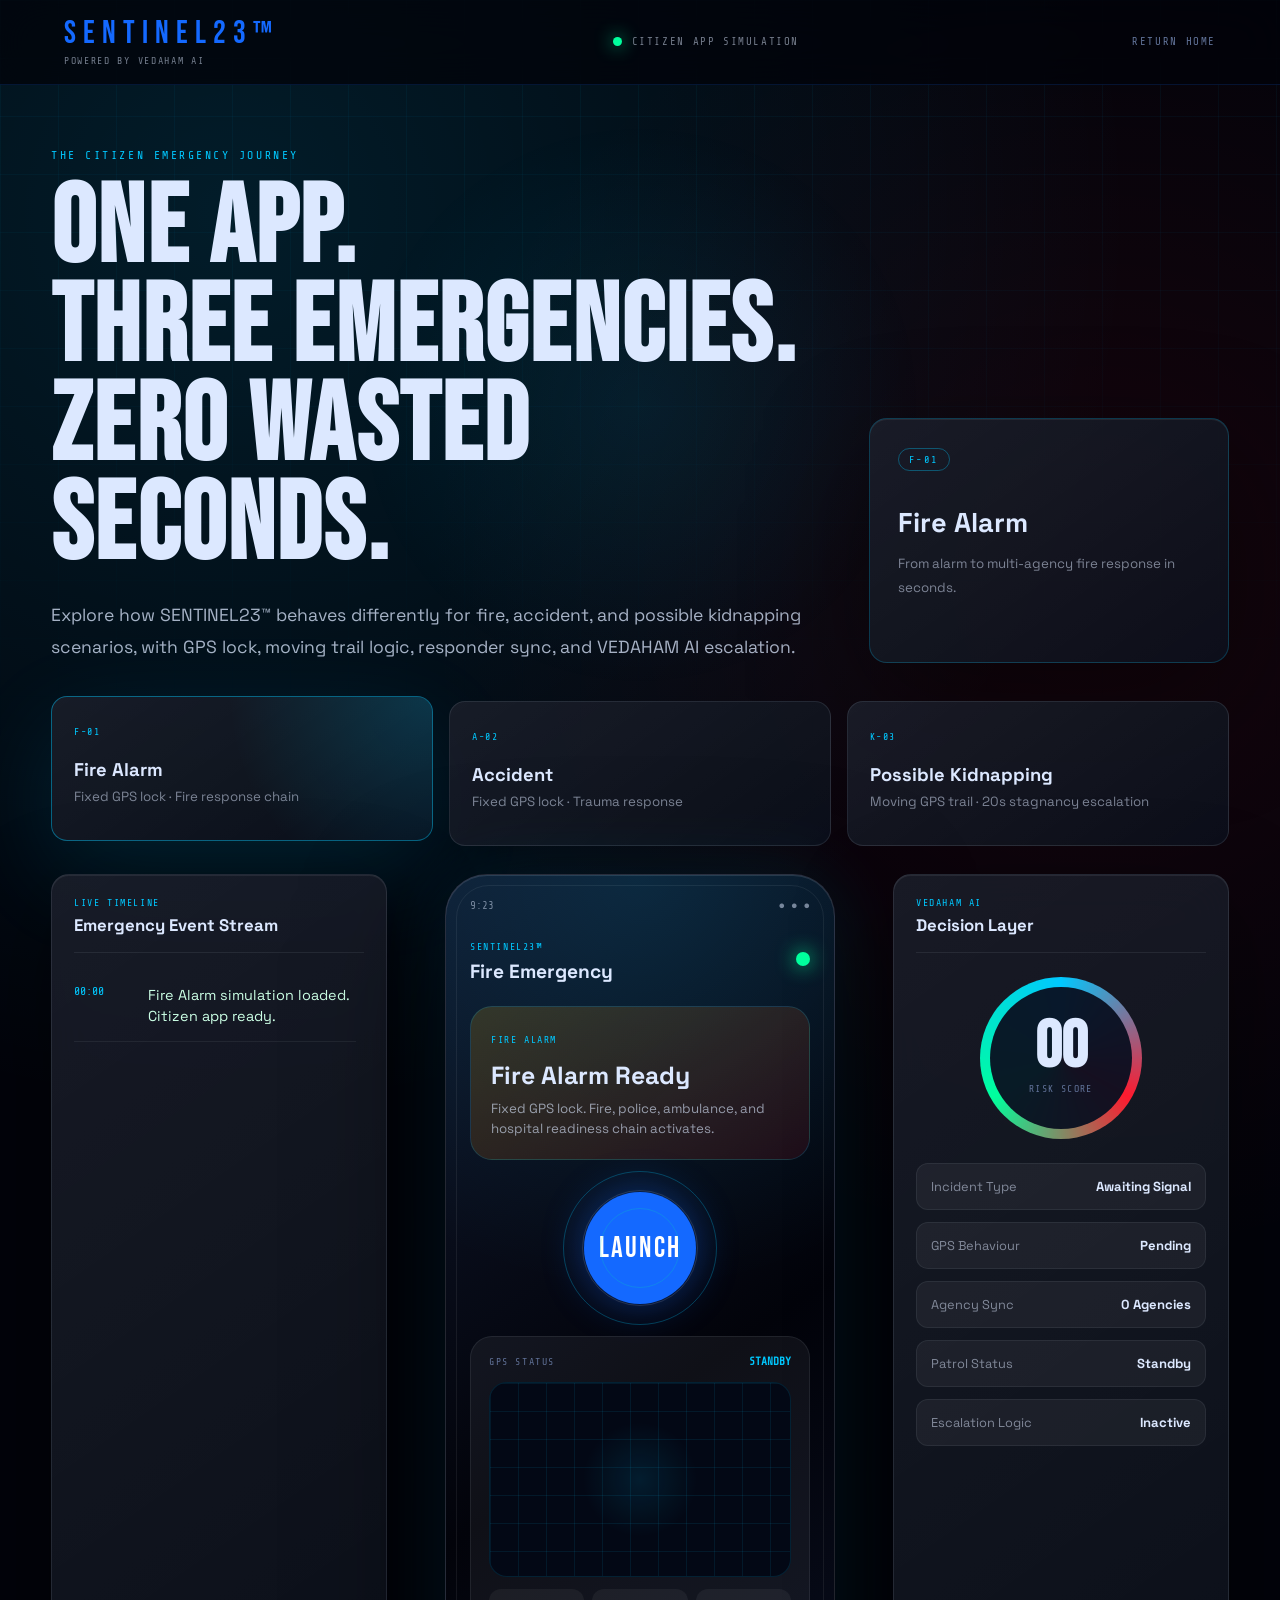
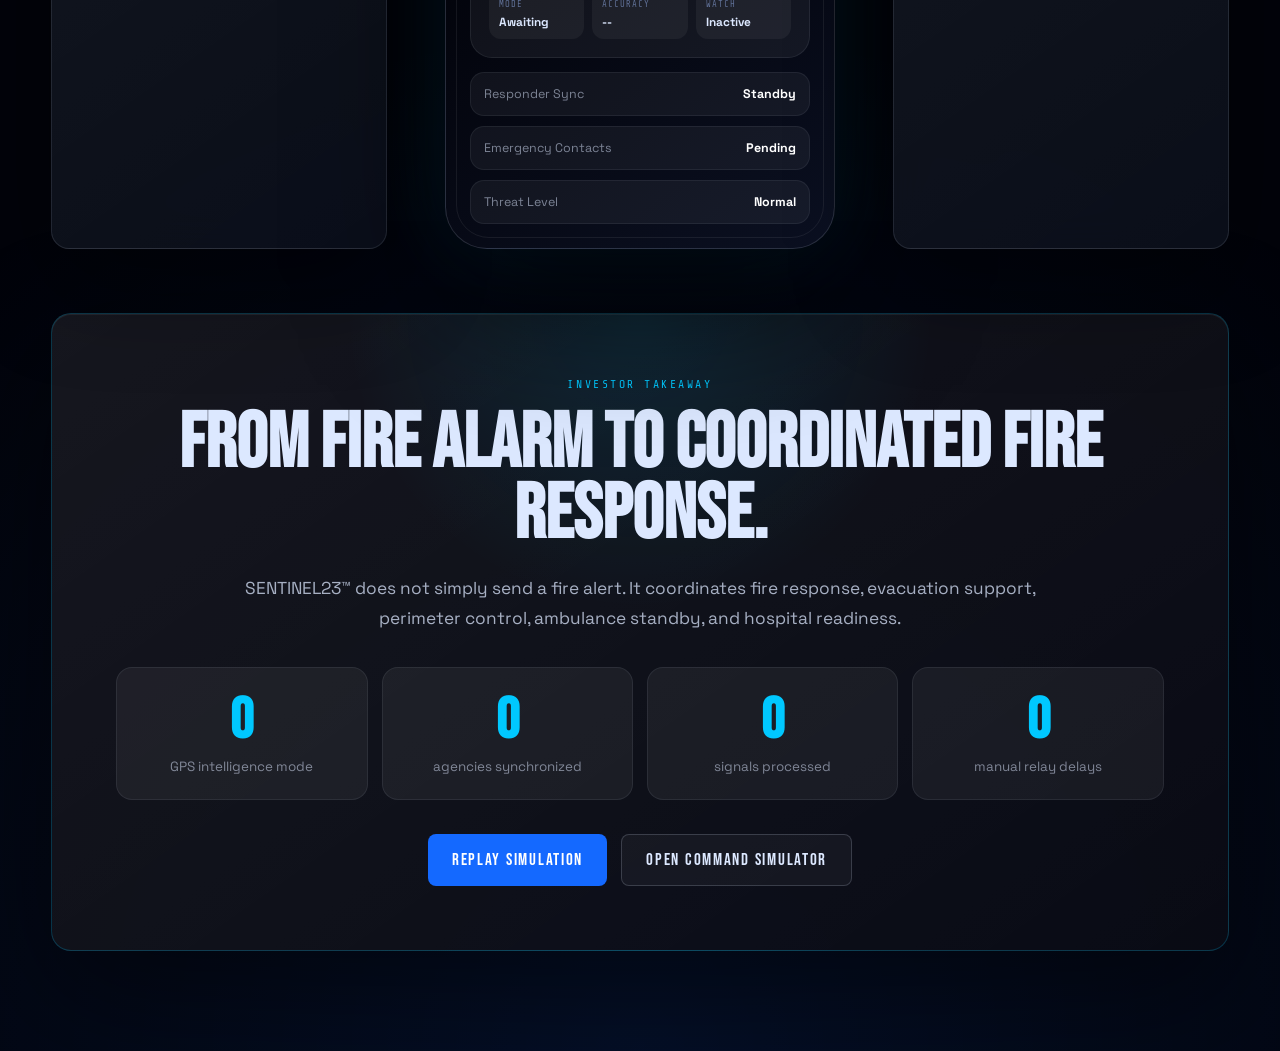
==== app-simulator/app-simulator.html @ 6ad399f0 "Add files via upload" ====
<!DOCTYPE html>
<html lang="en">
<head>
  <meta charset="UTF-8" />
  <meta name="viewport" content="width=device-width, initial-scale=1.0" />
  <title>SENTINEL23™ | Citizen App Emergency Journey</title>
  <link rel="stylesheet" href="app-simulator.css" />
  <link href="https://fonts.googleapis.com/css2?family=Bebas+Neue&family=Space+Grotesk:wght@300;400;500;600;700&family=Share+Tech+Mono&display=swap" rel="stylesheet">
</head>
<body>
  <div class="bg-grid"></div>
  <div class="bg-radial"></div>
  <div class="scanlines"></div>

  <header class="topbar">
    <a class="brand" href="../index.html">
      <span>SENTINEL23™</span>
      <small>POWERED BY VEDAHAM AI</small>
    </a>
    <div class="live-chip"><i></i> CITIZEN APP SIMULATION</div>
    <a class="home-link" href="../index.html">Return Home</a>
  </header>

  <main class="shell">
    <section class="hero">
      <div>
        <p class="kicker">THE CITIZEN EMERGENCY JOURNEY</p>
        <h1>One app.<br>Three emergencies.<br>Zero wasted seconds.</h1>
        <p class="hero-copy">
          Explore how SENTINEL23™ behaves differently for fire, accident, and possible kidnapping scenarios,
          with GPS lock, moving trail logic, responder sync, and VEDAHAM AI escalation.
        </p>
      </div>
      <div class="hero-card">
        <span id="scenarioCode">F-01</span>
        <strong id="scenarioName">Fire Alarm</strong>
        <small id="scenarioHook">From alarm to multi-agency fire response in seconds.</small>
      </div>
    </section>

    <section class="scenario-switch">
      <a href="app-simulator.html?scenario=fire" data-scenario="fire" class="scenario-btn">
        <span>F-01</span>
        <strong>Fire Alarm</strong>
        <small>Fixed GPS lock · Fire response chain</small>
      </a>

      <a href="app-simulator.html?scenario=accident" data-scenario="accident" class="scenario-btn">
        <span>A-02</span>
        <strong>Accident</strong>
        <small>Fixed GPS lock · Trauma response</small>
      </a>

      <a href="app-simulator.html?scenario=kidnapping" data-scenario="kidnapping" class="scenario-btn danger">
        <span>K-03</span>
        <strong>Possible Kidnapping</strong>
        <small>Moving GPS trail · 20s stagnancy escalation</small>
      </a>
    </section>

    <section class="experience-grid">
      <aside class="panel">
        <div class="panel-head">
          <p>Live Timeline</p>
          <h2>Emergency Event Stream</h2>
        </div>
        <div class="timeline" id="timeline">
          <div class="timeline-row muted">
            <span>00:00</span>
            <p>Choose a scenario and launch the citizen app simulation.</p>
          </div>
        </div>
      </aside>

      <section class="phone-stage">
        <div class="phone">
          <div class="phone-glass"></div>
          <div class="phone-status">
            <span>9:23</span>
            <span>● ● ●</span>
          </div>

          <div class="app-header">
            <div>
              <small>SENTINEL23™</small>
              <strong id="phoneTitle">Emergency Mode</strong>
            </div>
            <div class="secure-dot"></div>
          </div>

          <div class="mode-banner" id="modeBanner">
            <span id="modeCode">FIRE ALARM</span>
            <strong id="modeState">Ready to activate</strong>
            <small id="modeInstruction">Tap launch to simulate user emergency activation.</small>
          </div>

          <div class="sos-core" id="sosCore">
            <div class="sos-rings"></div>
            <button id="launchBtn">LAUNCH</button>
          </div>

          <div class="gps-card">
            <div class="gps-top">
              <span>GPS STATUS</span>
              <strong id="gpsStatus">STANDBY</strong>
            </div>

            <div class="mini-map" id="miniMap">
              <div class="map-grid"></div>
              <div class="fixed-pulse" id="fixedPulse"></div>
              <div class="moving-dot" id="movingDot"></div>
              <div class="trail trail-1"></div>
              <div class="trail trail-2"></div>
              <div class="trail trail-3"></div>
              <div class="patrol-dot" id="patrolDot"></div>
              <div class="stagnant-ring" id="stagnantRing"></div>
            </div>

            <div class="gps-details">
              <div><span>Mode</span><strong id="gpsMode">Awaiting</strong></div>
              <div><span>Accuracy</span><strong id="gpsAccuracy">--</strong></div>
              <div><span>Watch</span><strong id="gpsWatch">Inactive</strong></div>
            </div>
          </div>

          <div class="app-feed">
            <div class="app-feed-row">
              <span>Responder Sync</span>
              <strong id="phoneResponder">Standby</strong>
            </div>
            <div class="app-feed-row">
              <span>Emergency Contacts</span>
              <strong id="phoneContacts">Pending</strong>
            </div>
            <div class="app-feed-row">
              <span>Threat Level</span>
              <strong id="phoneThreat">Normal</strong>
            </div>
          </div>
        </div>
      </section>

      <aside class="panel ai-panel">
        <div class="panel-head">
          <p>VEDAHAM AI</p>
          <h2>Decision Layer</h2>
        </div>

        <div class="ai-orb">
          <div class="ai-orb-inner">
            <strong id="aiScore">00</strong>
            <span>Risk Score</span>
          </div>
        </div>

        <div class="intel-list">
          <div><span>Incident Type</span><strong id="incidentType">Awaiting Signal</strong></div>
          <div><span>GPS Behaviour</span><strong id="gpsBehaviour">Pending</strong></div>
          <div><span>Agency Sync</span><strong id="agencySync">0 Agencies</strong></div>
          <div><span>Patrol Status</span><strong id="patrolStatus">Standby</strong></div>
          <div><span>Escalation Logic</span><strong id="escalationLogic">Inactive</strong></div>
        </div>
      </aside>
    </section>

    <section class="outcome" id="outcome">
      <p class="kicker">INVESTOR TAKEAWAY</p>
      <h2 id="outcomeTitle">The emergency becomes a live operational event.</h2>
      <p id="outcomeText">
        SENTINEL23™ transforms citizen panic into structured, trackable, multi-agency emergency coordination.
      </p>

      <div class="outcome-grid">
        <div><strong id="metricGps">0</strong><span>GPS intelligence mode</span></div>
        <div><strong id="metricAgencies">0</strong><span>agencies synchronized</span></div>
        <div><strong id="metricSignals">0</strong><span>signals processed</span></div>
        <div><strong id="metricDelay">0</strong><span>manual relay delays</span></div>
      </div>

      <div class="outcome-actions">
        <button id="replayBtn" class="primary">Replay Simulation</button>
        <a href="../simulator/simulator.html" class="secondary">Open Command Simulator</a>
      </div>
    </section>
  </main>

  <script src="app-simulator.js"></script>
</body>
</html>
---- app-simulator/app-simulator.css ----
/* SENTINEL23™ CITIZEN APP SIMULATOR */
:root{--ink:#02030a;--panel:rgba(7,11,24,.82);--panel2:rgba(9,15,32,.95);--line:rgba(220,232,255,.11);--text:#dce8ff;--muted:#607197;--dim:rgba(220,232,255,.52);--blue:#1469ff;--cyan:#00c8ff;--red:#ff1a2e;--green:#00ff9d;--amber:#ffb800;--mono:"Share Tech Mono",monospace}
*{box-sizing:border-box;margin:0;padding:0}
html{scroll-behavior:smooth}
body{min-height:100vh;font-family:"Space Grotesk",sans-serif;color:var(--text);background:radial-gradient(circle at 18% 8%,rgba(0,200,255,.13),transparent 34%),radial-gradient(circle at 86% 22%,rgba(255,26,46,.08),transparent 29%),radial-gradient(circle at 50% 100%,rgba(20,105,255,.12),transparent 38%),var(--ink);overflow-x:hidden}
a{text-decoration:none;color:inherit}button{font-family:inherit;border:0;color:inherit;cursor:pointer}
.bg-grid{position:fixed;inset:0;z-index:-5;background-image:linear-gradient(rgba(0,200,255,.055) 1px,transparent 1px),linear-gradient(90deg,rgba(0,200,255,.055) 1px,transparent 1px);background-size:58px 58px;mask-image:linear-gradient(to bottom,#000,transparent 85%)}
.bg-radial{position:fixed;inset:0;z-index:-4;background:radial-gradient(circle at 50% 45%,rgba(0,200,255,.08),transparent 35%)}
.scanlines{position:fixed;inset:0;z-index:50;pointer-events:none;opacity:.1;background:linear-gradient(to bottom,transparent,transparent 48%,rgba(0,200,255,.12),transparent 54%,transparent);background-size:100% 8px}
.topbar{position:sticky;top:0;z-index:60;min-height:82px;padding:18px 5vw;display:flex;align-items:center;justify-content:space-between;gap:22px;background:rgba(2,3,10,.76);backdrop-filter:blur(24px);border-bottom:1px solid rgba(20,105,255,.16)}
.brand{display:flex;flex-direction:column;line-height:1}.brand span{font-family:"Bebas Neue",sans-serif;font-size:2rem;letter-spacing:.22em;color:var(--blue)}.brand small{font-family:var(--mono);font-size:.62rem;letter-spacing:.17em;color:var(--dim);margin-top:6px}
.live-chip{display:inline-flex;align-items:center;gap:10px;font-family:var(--mono);font-size:.67rem;letter-spacing:.15em;color:var(--dim)}.live-chip i{width:9px;height:9px;border-radius:50%;background:var(--green);box-shadow:0 0 18px var(--green);animation:pulse 1.4s infinite}
.home-link{font-family:var(--mono);font-size:.67rem;letter-spacing:.15em;color:var(--muted);text-transform:uppercase}.home-link:hover{color:var(--cyan)}
.shell{width:min(1500px,92vw);margin:0 auto;padding:64px 0 100px}
.hero{display:grid;grid-template-columns:1fr 360px;gap:40px;align-items:end;margin-bottom:38px}.kicker{font-family:var(--mono);font-size:.72rem;letter-spacing:.22em;color:var(--cyan);text-transform:uppercase;margin-bottom:18px}
.hero h1{font-family:"Bebas Neue",sans-serif;font-size:clamp(4rem,8.6vw,8.6rem);line-height:.9;letter-spacing:.02em;text-transform:uppercase}.hero-copy{max-width:820px;color:rgba(220,232,255,.75);font-size:1.1rem;line-height:1.8;margin-top:24px}
.hero-card{min-height:245px;border-radius:18px;padding:28px;border:1px solid rgba(0,200,255,.22);background:linear-gradient(145deg,rgba(255,255,255,.07),rgba(255,255,255,.02)),var(--panel);box-shadow:0 40px 120px rgba(0,0,0,.45),inset 0 1px 0 rgba(255,255,255,.07)}
.hero-card span{display:inline-flex;padding:5px 10px;border-radius:999px;border:1px solid rgba(0,200,255,.35);font-family:var(--mono);font-size:.64rem;color:var(--cyan);letter-spacing:.14em}.hero-card strong{display:block;font-size:1.7rem;margin:34px 0 12px}.hero-card small{color:var(--dim);line-height:1.7}
.scenario-switch{display:grid;grid-template-columns:repeat(3,1fr);gap:16px;margin-bottom:28px}.scenario-btn{position:relative;overflow:hidden;min-height:145px;border-radius:16px;padding:22px;border:1px solid var(--line);background:linear-gradient(145deg,rgba(255,255,255,.07),rgba(255,255,255,.02)),var(--panel);transition:.25s}.scenario-btn:before{content:"";position:absolute;inset:0;opacity:0;background:radial-gradient(circle at top right,rgba(0,200,255,.19),transparent 50%);transition:.25s}.scenario-btn:hover,.scenario-btn.active{transform:translateY(-5px);border-color:rgba(0,200,255,.45);box-shadow:0 32px 100px rgba(0,200,255,.12)}.scenario-btn:hover:before,.scenario-btn.active:before{opacity:1}.scenario-btn.danger:hover,.scenario-btn.danger.active{border-color:rgba(255,26,46,.45);box-shadow:0 32px 100px rgba(255,26,46,.12)}.scenario-btn>*{position:relative;z-index:2}.scenario-btn span{font-family:var(--mono);font-size:.62rem;letter-spacing:.15em;color:var(--cyan)}.scenario-btn strong{display:block;font-size:1.15rem;margin:18px 0 6px}.scenario-btn small{display:block;color:var(--dim);line-height:1.5}
.experience-grid{display:grid;grid-template-columns:.9fr 470px .9fr;gap:18px;align-items:stretch}.panel{border:1px solid var(--line);border-radius:18px;padding:22px;background:linear-gradient(145deg,rgba(255,255,255,.07),rgba(255,255,255,.02)),var(--panel);backdrop-filter:blur(20px);box-shadow:0 34px 100px rgba(0,0,0,.42),inset 0 1px 0 rgba(255,255,255,.07)}.panel-head{padding-bottom:16px;margin-bottom:18px;border-bottom:1px solid rgba(220,232,255,.08)}.panel-head p{font-family:var(--mono);font-size:.62rem;letter-spacing:.16em;color:var(--cyan);text-transform:uppercase;margin-bottom:6px}.panel-head h2{font-size:1.05rem}
.timeline{height:620px;overflow-y:auto;padding-right:8px}.timeline::-webkit-scrollbar{width:5px}.timeline::-webkit-scrollbar-thumb{background:rgba(0,200,255,.32);border-radius:999px}.timeline-row{display:grid;grid-template-columns:62px 1fr;gap:12px;padding:14px 0;border-bottom:1px solid rgba(220,232,255,.07);animation:enter .32s ease both}.timeline-row span{font-family:var(--mono);font-size:.72rem;color:var(--cyan)}.timeline-row p{font-size:.9rem;line-height:1.45;color:rgba(220,232,255,.86)}.timeline-row.critical p{color:#ffd8dc}.timeline-row.success p{color:#cbffe5}.timeline-row.muted span,.timeline-row.muted p{color:rgba(220,232,255,.36)}
.phone-stage{display:grid;place-items:center}.phone{position:relative;overflow:hidden;width:390px;min-height:792px;border-radius:42px;padding:24px;background:linear-gradient(145deg,#10182d,#02030a 54%,#0b1021);border:1px solid rgba(220,232,255,.15);box-shadow:0 50px 140px rgba(0,0,0,.64),0 0 80px rgba(0,200,255,.13),inset 0 1px 0 rgba(255,255,255,.12)}.phone:before{content:"";position:absolute;inset:10px;border-radius:33px;border:1px solid rgba(255,255,255,.07);pointer-events:none}.phone-glass{position:absolute;inset:0;background:radial-gradient(circle at 50% 0%,rgba(0,200,255,.12),transparent 42%);pointer-events:none}.phone-status{position:relative;z-index:2;display:flex;justify-content:space-between;font-family:var(--mono);font-size:.68rem;color:var(--dim);margin-bottom:22px}.app-header{position:relative;z-index:2;display:flex;justify-content:space-between;align-items:center;margin-bottom:22px}.app-header small{font-family:var(--mono);font-size:.62rem;letter-spacing:.16em;color:var(--cyan)}.app-header strong{display:block;font-size:1.2rem;margin-top:4px}.secure-dot{width:14px;height:14px;border-radius:50%;background:var(--green);box-shadow:0 0 20px var(--green);animation:pulse 1.5s infinite}
.mode-banner{position:relative;z-index:2;min-height:128px;border-radius:22px;padding:20px;background:linear-gradient(145deg,rgba(20,105,255,.18),rgba(255,255,255,.04));border:1px solid rgba(0,200,255,.18);transition:.3s}body.fire .mode-banner{background:linear-gradient(145deg,rgba(255,184,0,.16),rgba(255,26,46,.10))}body.accident .mode-banner{background:linear-gradient(145deg,rgba(255,26,46,.16),rgba(20,105,255,.10))}body.kidnapping .mode-banner{background:linear-gradient(145deg,rgba(2,3,10,.85),rgba(20,105,255,.08));border-color:rgba(220,232,255,.18)}body.escalated .mode-banner{background:linear-gradient(145deg,rgba(255,26,46,.30),rgba(2,3,10,.85));border-color:rgba(255,26,46,.45);box-shadow:0 0 42px rgba(255,26,46,.24)}.mode-banner span{font-family:var(--mono);font-size:.62rem;letter-spacing:.16em;color:var(--cyan)}.mode-banner strong{display:block;font-size:1.55rem;margin:12px 0 8px}.mode-banner small{display:block;color:rgba(220,232,255,.62);line-height:1.5}
.sos-core{position:relative;z-index:2;display:grid;place-items:center;height:176px}.sos-rings{position:absolute;width:154px;height:154px;border-radius:50%;border:1px solid rgba(0,200,255,.28);animation:spin 10s linear infinite}.sos-rings:before,.sos-rings:after{content:"";position:absolute;border-radius:50%;inset:18px;border:1px solid rgba(255,255,255,.12)}.sos-rings:after{inset:36px;border-color:rgba(0,255,157,.18)}#launchBtn{width:112px;height:112px;border-radius:50%;background:var(--blue);color:#fff;font-family:"Bebas Neue",sans-serif;font-size:1.8rem;letter-spacing:.08em;box-shadow:0 0 42px rgba(20,105,255,.42);transition:.25s}#launchBtn:hover{transform:scale(1.04);box-shadow:0 0 60px rgba(20,105,255,.6)}body.running #launchBtn{background:var(--green);box-shadow:0 0 50px rgba(0,255,157,.42)}body.escalated #launchBtn{background:var(--red);box-shadow:0 0 65px rgba(255,26,46,.58)}
.gps-card{position:relative;z-index:2;border-radius:22px;padding:18px;background:rgba(255,255,255,.055);border:1px solid rgba(220,232,255,.08)}.gps-top{display:flex;justify-content:space-between;align-items:center;margin-bottom:14px}.gps-top span{font-family:var(--mono);font-size:.62rem;letter-spacing:.16em;color:var(--muted)}.gps-top strong{font-family:var(--mono);font-size:.7rem;color:var(--cyan)}
.mini-map{position:relative;overflow:hidden;height:195px;border-radius:18px;background:radial-gradient(circle at 50% 50%,rgba(0,200,255,.11),transparent 32%),#030815;border:1px solid rgba(0,200,255,.13)}.map-grid{position:absolute;inset:0;background-image:linear-gradient(rgba(0,200,255,.09) 1px,transparent 1px),linear-gradient(90deg,rgba(0,200,255,.09) 1px,transparent 1px);background-size:28px 28px}.fixed-pulse{position:absolute;left:50%;top:52%;width:16px;height:16px;background:var(--red);border-radius:50%;transform:translate(-50%,-50%) scale(.3);opacity:0}.fixed-pulse.active{opacity:1;transform:translate(-50%,-50%) scale(1);box-shadow:0 0 30px var(--red)}.fixed-pulse.active:after{content:"";position:absolute;inset:-9px;border:2px solid var(--red);border-radius:50%;animation:ripple 1.4s infinite}.moving-dot{position:absolute;left:20%;top:68%;width:16px;height:16px;background:var(--cyan);border-radius:50%;box-shadow:0 0 28px var(--cyan);opacity:0;transition:all 1s ease}.moving-dot.active{opacity:1}.trail{position:absolute;height:3px;background:linear-gradient(90deg,transparent,var(--cyan));border-radius:999px;opacity:0;filter:drop-shadow(0 0 8px var(--cyan));transform-origin:left}.trail-1{left:22%;top:70%;width:85px;transform:rotate(-18deg)}.trail-2{left:41%;top:61%;width:76px;transform:rotate(12deg)}.trail-3{left:58%;top:64%;width:65px;transform:rotate(-32deg)}.trail.active{opacity:1}.patrol-dot{position:absolute;left:11%;top:79%;width:20px;height:20px;border-radius:7px;background:rgba(20,105,255,.85);box-shadow:0 0 24px var(--blue);opacity:0;transition:all 1.2s ease}.patrol-dot.active{opacity:1}.stagnant-ring{position:absolute;left:73%;top:48%;width:34px;height:34px;border-radius:50%;border:2px solid var(--red);opacity:0;transform:translate(-50%,-50%) scale(.6)}.stagnant-ring.active{opacity:1;animation:dangerRing .8s infinite alternate}
.gps-details{display:grid;grid-template-columns:repeat(3,1fr);gap:8px;margin-top:12px}.gps-details div{padding:10px;border-radius:12px;background:rgba(255,255,255,.05)}.gps-details span{display:block;font-family:var(--mono);font-size:.55rem;letter-spacing:.11em;color:var(--muted);text-transform:uppercase}.gps-details strong{display:block;margin-top:5px;font-size:.74rem}
.app-feed{position:relative;z-index:2;display:grid;gap:10px;margin-top:14px}.app-feed-row{display:flex;justify-content:space-between;gap:12px;padding:13px;border-radius:14px;background:rgba(255,255,255,.05);border:1px solid rgba(220,232,255,.07)}.app-feed-row span{font-size:.78rem;color:var(--dim)}.app-feed-row strong{font-size:.78rem;text-align:right;color:#fff}
.ai-orb{position:relative;width:162px;height:162px;border-radius:50%;margin:24px auto;display:grid;place-items:center;background:conic-gradient(var(--cyan),var(--red),var(--green),var(--cyan));animation:spin 7s linear infinite}.ai-orb:before{content:"";position:absolute;width:142px;height:142px;border-radius:50%;background:var(--panel2)}.ai-orb-inner{position:relative;text-align:center}.ai-orb-inner strong{display:block;font-family:"Bebas Neue",sans-serif;font-size:4.1rem;line-height:.85}.ai-orb-inner span{font-family:var(--mono);font-size:.62rem;color:var(--muted);letter-spacing:.14em;text-transform:uppercase}
.intel-list{display:grid;gap:12px}.intel-list div{display:flex;justify-content:space-between;gap:14px;padding:14px;border-radius:12px;background:rgba(255,255,255,.05);border:1px solid rgba(220,232,255,.07)}.intel-list span{color:var(--dim);font-size:.8rem}.intel-list strong{font-size:.82rem;text-align:right}
.outcome{margin-top:64px;padding:clamp(34px,5vw,70px);text-align:center;border-radius:20px;border:1px solid rgba(0,200,255,.22);background:radial-gradient(circle at 50% 0%,rgba(0,200,255,.12),transparent 34%),linear-gradient(145deg,rgba(255,255,255,.07),rgba(255,255,255,.02)),rgba(5,6,15,.88);box-shadow:0 40px 120px rgba(0,0,0,.48),inset 0 1px 0 rgba(255,255,255,.07)}.outcome h2{font-family:"Bebas Neue",sans-serif;font-size:clamp(3rem,6vw,6rem);line-height:.92;text-transform:uppercase;margin-bottom:22px}.outcome>p:not(.kicker){max-width:850px;margin:0 auto 34px;color:rgba(220,232,255,.74);font-size:1.08rem;line-height:1.75}.outcome-grid{display:grid;grid-template-columns:repeat(4,1fr);gap:14px}.outcome-grid div{padding:24px 16px;border-radius:16px;background:rgba(255,255,255,.055);border:1px solid rgba(220,232,255,.08)}.outcome-grid strong{display:block;font-family:"Bebas Neue",sans-serif;font-size:3.6rem;color:var(--cyan);line-height:1}.outcome-grid span{display:block;margin-top:8px;color:var(--dim);font-size:.84rem}.outcome-actions{display:flex;justify-content:center;gap:14px;flex-wrap:wrap;margin-top:34px}.primary,.secondary{min-height:52px;display:inline-flex;align-items:center;justify-content:center;padding:0 24px;border-radius:8px;font-family:"Bebas Neue",sans-serif;font-size:1.08rem;letter-spacing:.1em;text-transform:uppercase}.primary{background:var(--blue);color:#fff}.secondary{border:1px solid rgba(220,232,255,.18);background:rgba(255,255,255,.04);color:var(--text)}
@keyframes pulse{0%,100%{opacity:1;transform:scale(1)}50%{opacity:.38;transform:scale(.86)}}@keyframes spin{to{transform:rotate(360deg)}}@keyframes ripple{0%{transform:scale(.5);opacity:.8}100%{transform:scale(4.8);opacity:0}}@keyframes dangerRing{from{box-shadow:0 0 12px var(--red);transform:translate(-50%,-50%) scale(.8)}to{box-shadow:0 0 38px var(--red);transform:translate(-50%,-50%) scale(1.25)}}@keyframes enter{from{opacity:0;transform:translateY(8px)}to{opacity:1;transform:none}}
@media(max-width:1220px){.hero,.experience-grid{grid-template-columns:1fr}.phone{margin:0 auto}.timeline{height:300px}.scenario-switch,.outcome-grid{grid-template-columns:1fr 1fr}}@media(max-width:720px){.topbar{align-items:flex-start;flex-direction:column}.shell{width:min(94vw,1500px);padding-top:42px}.hero h1{font-size:3.6rem}.scenario-switch,.outcome-grid{grid-template-columns:1fr}.phone{width:100%;min-height:760px;border-radius:32px}.gps-details{grid-template-columns:1fr}}
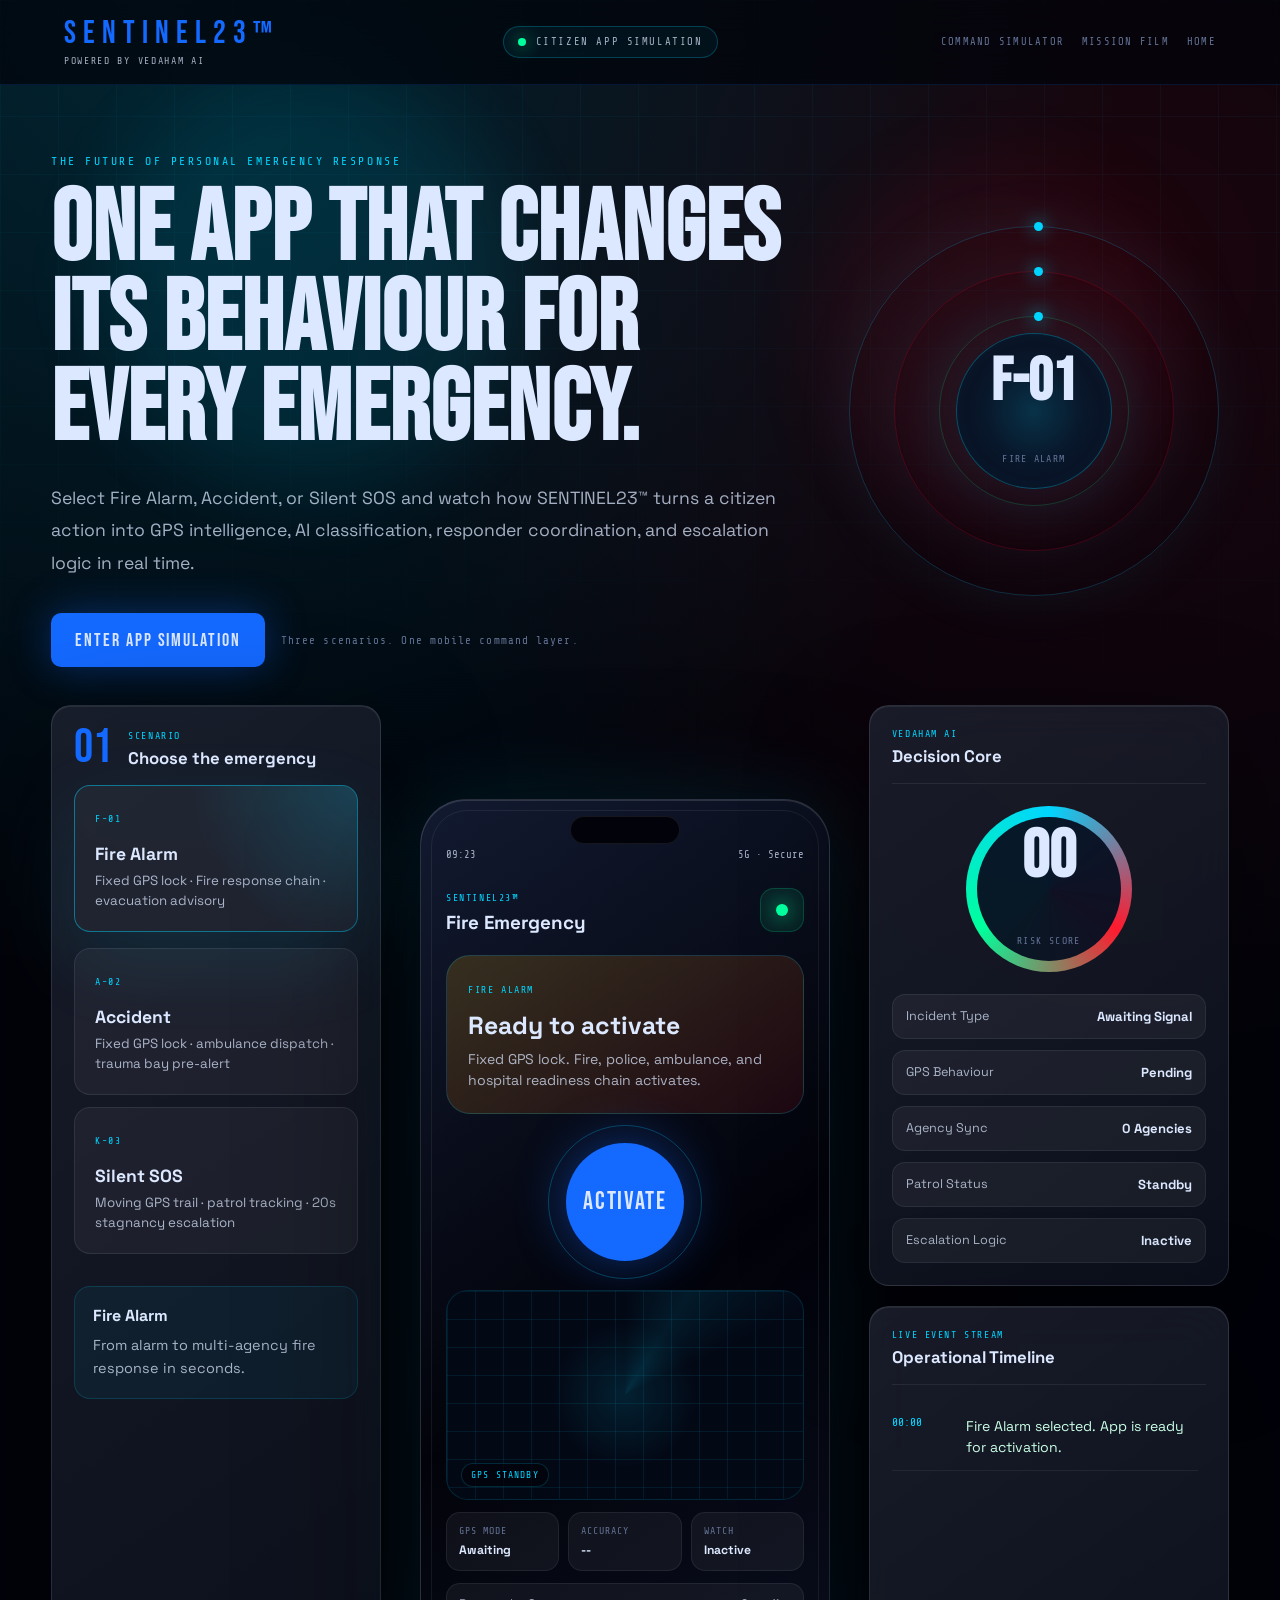
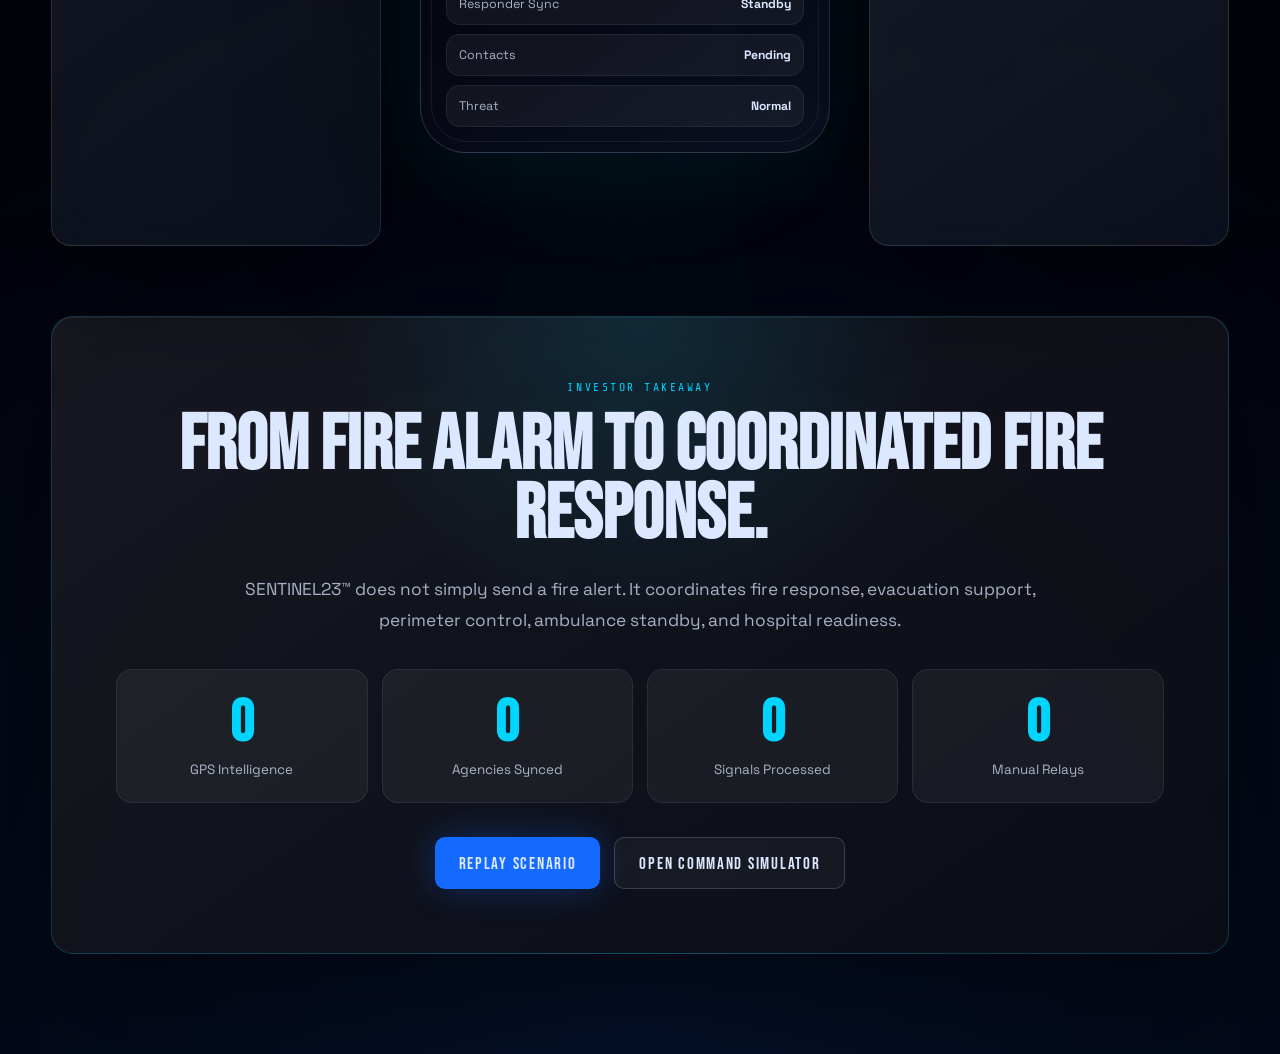
==== commit 7b1d09b3: "New App Simulator" ====
--- a/app-simulator/app-simulator.html
+++ b/app-simulator/app-simulator.html
@@ -3,183 +3,173 @@
 <head>
   <meta charset="UTF-8" />
   <meta name="viewport" content="width=device-width, initial-scale=1.0" />
-  <title>SENTINEL23™ | Citizen App Emergency Journey</title>
+  <title>SENTINEL23™ | Citizen App Simulator</title>
+  <meta name="description" content="Investor-grade mobile emergency app simulation for SENTINEL23™ powered by VEDAHAM AI." />
+  <link rel="preconnect" href="https://fonts.googleapis.com">
+  <link rel="preconnect" href="https://fonts.gstatic.com" crossorigin>
+  <link href="https://fonts.googleapis.com/css2?family=Bebas+Neue&family=Space+Grotesk:wght@300;400;500;600;700&family=Share+Tech+Mono&display=swap" rel="stylesheet">
   <link rel="stylesheet" href="app-simulator.css" />
-  <link href="https://fonts.googleapis.com/css2?family=Bebas+Neue&family=Space+Grotesk:wght@300;400;500;600;700&family=Share+Tech+Mono&display=swap" rel="stylesheet">
 </head>
 <body>
-  <div class="bg-grid"></div>
-  <div class="bg-radial"></div>
-  <div class="scanlines"></div>
+  <div class="ambient ambient-a"></div>
+  <div class="ambient ambient-b"></div>
+  <div class="grid-backdrop"></div>
+  <div class="grain"></div>
 
   <header class="topbar">
-    <a class="brand" href="../index.html">
+    <a href="../index.html" class="brand" aria-label="Return to SENTINEL23 homepage">
       <span>SENTINEL23™</span>
       <small>POWERED BY VEDAHAM AI</small>
     </a>
-    <div class="live-chip"><i></i> CITIZEN APP SIMULATION</div>
-    <a class="home-link" href="../index.html">Return Home</a>
+    <div class="system-pill"><i></i> CITIZEN APP SIMULATION</div>
+    <nav class="top-actions">
+      <a href="../simulator/simulator.html">Command Simulator</a>
+      <a href="../index.html#video">Mission Film</a>
+      <a href="../index.html">Home</a>
+    </nav>
   </header>
 
-  <main class="shell">
+  <main class="page">
     <section class="hero">
-      <div>
-        <p class="kicker">THE CITIZEN EMERGENCY JOURNEY</p>
-        <h1>One app.<br>Three emergencies.<br>Zero wasted seconds.</h1>
-        <p class="hero-copy">
-          Explore how SENTINEL23™ behaves differently for fire, accident, and possible kidnapping scenarios,
-          with GPS lock, moving trail logic, responder sync, and VEDAHAM AI escalation.
+      <div class="hero-copy">
+        <p class="eyebrow">THE FUTURE OF PERSONAL EMERGENCY RESPONSE</p>
+        <h1>One app that changes its behaviour for every emergency.</h1>
+        <p>
+          Select Fire Alarm, Accident, or Silent SOS and watch how SENTINEL23™ turns a citizen action into GPS intelligence,
+          AI classification, responder coordination, and escalation logic in real time.
         </p>
+        <div class="hero-cta-row">
+          <a href="#simulation" class="primary-link">Enter App Simulation</a>
+          <span>Three scenarios. One mobile command layer.</span>
+        </div>
       </div>
-      <div class="hero-card">
-        <span id="scenarioCode">F-01</span>
-        <strong id="scenarioName">Fire Alarm</strong>
-        <small id="scenarioHook">From alarm to multi-agency fire response in seconds.</small>
+      <div class="hero-orbit" aria-hidden="true">
+        <div class="orbit orbit-1"></div>
+        <div class="orbit orbit-2"></div>
+        <div class="orbit orbit-3"></div>
+        <div class="orbit-core"><strong id="heroScenarioCode">F-01</strong><span id="heroScenarioLabel">FIRE ALARM</span></div>
       </div>
     </section>
 
-    <section class="scenario-switch">
-      <a href="app-simulator.html?scenario=fire" data-scenario="fire" class="scenario-btn">
-        <span>F-01</span>
-        <strong>Fire Alarm</strong>
-        <small>Fixed GPS lock · Fire response chain</small>
-      </a>
+    <section id="simulation" class="simulation-shell">
+      <aside class="scenario-dock" aria-label="Choose scenario">
+        <div class="dock-head">
+          <span>01</span>
+          <div>
+            <p>Scenario</p>
+            <h2>Choose the emergency</h2>
+          </div>
+        </div>
 
-      <a href="app-simulator.html?scenario=accident" data-scenario="accident" class="scenario-btn">
-        <span>A-02</span>
-        <strong>Accident</strong>
-        <small>Fixed GPS lock · Trauma response</small>
-      </a>
+        <button class="scenario-card active" data-scenario="fire" type="button">
+          <span>F-01</span>
+          <strong>Fire Alarm</strong>
+          <small>Fixed GPS lock · Fire response chain · evacuation advisory</small>
+        </button>
 
-      <a href="app-simulator.html?scenario=kidnapping" data-scenario="kidnapping" class="scenario-btn danger">
-        <span>K-03</span>
-        <strong>Possible Kidnapping</strong>
-        <small>Moving GPS trail · 20s stagnancy escalation</small>
-      </a>
-    </section>
+        <button class="scenario-card" data-scenario="accident" type="button">
+          <span>A-02</span>
+          <strong>Accident</strong>
+          <small>Fixed GPS lock · ambulance dispatch · trauma bay pre-alert</small>
+        </button>
 
-    <section class="experience-grid">
-      <aside class="panel">
-        <div class="panel-head">
-          <p>Live Timeline</p>
-          <h2>Emergency Event Stream</h2>
-        </div>
-        <div class="timeline" id="timeline">
-          <div class="timeline-row muted">
-            <span>00:00</span>
-            <p>Choose a scenario and launch the citizen app simulation.</p>
-          </div>
+        <button class="scenario-card danger" data-scenario="kidnapping" type="button">
+          <span>K-03</span>
+          <strong>Silent SOS</strong>
+          <small>Moving GPS trail · patrol tracking · 20s stagnancy escalation</small>
+        </button>
+
+        <div class="dock-note">
+          <b id="scenarioHookTitle">Fire Alarm</b>
+          <p id="scenarioHookText">From alarm to multi-agency fire response in seconds.</p>
         </div>
       </aside>
 
-      <section class="phone-stage">
-        <div class="phone">
-          <div class="phone-glass"></div>
-          <div class="phone-status">
-            <span>9:23</span>
-            <span>● ● ●</span>
-          </div>
+      <section class="phone-zone">
+        <div class="phone-shadow"></div>
+        <div class="phone-frame" id="phoneFrame">
+          <div class="dynamic-island"></div>
+          <div class="phone-status"><span>09:23</span><span>5G · Secure</span></div>
 
-          <div class="app-header">
+          <header class="app-head">
             <div>
               <small>SENTINEL23™</small>
-              <strong id="phoneTitle">Emergency Mode</strong>
+              <strong id="phoneTitle">Fire Emergency</strong>
             </div>
-            <div class="secure-dot"></div>
-          </div>
+            <div class="shield"><i></i></div>
+          </header>
 
-          <div class="mode-banner" id="modeBanner">
+          <section class="emergency-card" id="emergencyCard">
             <span id="modeCode">FIRE ALARM</span>
-            <strong id="modeState">Ready to activate</strong>
-            <small id="modeInstruction">Tap launch to simulate user emergency activation.</small>
-          </div>
+            <h3 id="modeState">Ready to activate</h3>
+            <p id="modeInstruction">Tap Activate to simulate the citizen emergency journey.</p>
+          </section>
 
-          <div class="sos-core" id="sosCore">
-            <div class="sos-rings"></div>
-            <button id="launchBtn">LAUNCH</button>
-          </div>
+          <section class="action-core">
+            <div class="core-rings"></div>
+            <button id="launchBtn" type="button">ACTIVATE</button>
+          </section>
 
-          <div class="gps-card">
-            <div class="gps-top">
-              <span>GPS STATUS</span>
-              <strong id="gpsStatus">STANDBY</strong>
-            </div>
+          <section class="mobile-map" id="mobileMap">
+            <div class="map-grid"></div>
+            <div class="signal-sweep"></div>
+            <div class="location-pulse" id="locationPulse"></div>
+            <div class="moving-point" id="movingPoint"></div>
+            <div class="patrol-point" id="patrolPoint"></div>
+            <div class="trail trail-one"></div>
+            <div class="trail trail-two"></div>
+            <div class="trail trail-three"></div>
+            <div class="lock-radius" id="lockRadius"></div>
+            <div class="map-tag" id="mapTag">GPS STANDBY</div>
+          </section>
 
-            <div class="mini-map" id="miniMap">
-              <div class="map-grid"></div>
-              <div class="fixed-pulse" id="fixedPulse"></div>
-              <div class="moving-dot" id="movingDot"></div>
-              <div class="trail trail-1"></div>
-              <div class="trail trail-2"></div>
-              <div class="trail trail-3"></div>
-              <div class="patrol-dot" id="patrolDot"></div>
-              <div class="stagnant-ring" id="stagnantRing"></div>
-            </div>
+          <section class="status-grid">
+            <div><span>GPS Mode</span><strong id="gpsMode">Awaiting</strong></div>
+            <div><span>Accuracy</span><strong id="gpsAccuracy">--</strong></div>
+            <div><span>Watch</span><strong id="gpsWatch">Inactive</strong></div>
+          </section>
 
-            <div class="gps-details">
-              <div><span>Mode</span><strong id="gpsMode">Awaiting</strong></div>
-              <div><span>Accuracy</span><strong id="gpsAccuracy">--</strong></div>
-              <div><span>Watch</span><strong id="gpsWatch">Inactive</strong></div>
-            </div>
-          </div>
-
-          <div class="app-feed">
-            <div class="app-feed-row">
-              <span>Responder Sync</span>
-              <strong id="phoneResponder">Standby</strong>
-            </div>
-            <div class="app-feed-row">
-              <span>Emergency Contacts</span>
-              <strong id="phoneContacts">Pending</strong>
-            </div>
-            <div class="app-feed-row">
-              <span>Threat Level</span>
-              <strong id="phoneThreat">Normal</strong>
-            </div>
-          </div>
+          <section class="phone-feed">
+            <div><span>Responder Sync</span><strong id="phoneResponder">Standby</strong></div>
+            <div><span>Contacts</span><strong id="phoneContacts">Pending</strong></div>
+            <div><span>Threat</span><strong id="phoneThreat">Normal</strong></div>
+          </section>
         </div>
       </section>
 
-      <aside class="panel ai-panel">
-        <div class="panel-head">
-          <p>VEDAHAM AI</p>
-          <h2>Decision Layer</h2>
-        </div>
-
-        <div class="ai-orb">
-          <div class="ai-orb-inner">
-            <strong id="aiScore">00</strong>
-            <span>Risk Score</span>
+      <aside class="intelligence-column">
+        <div class="intel-card ai-card">
+          <div class="card-title"><p>VEDAHAM AI</p><h2>Decision Core</h2></div>
+          <div class="risk-orb"><strong id="riskScore">00</strong><span>Risk Score</span></div>
+          <div class="intel-list">
+            <div><span>Incident Type</span><strong id="incidentType">Awaiting Signal</strong></div>
+            <div><span>GPS Behaviour</span><strong id="gpsBehaviour">Pending</strong></div>
+            <div><span>Agency Sync</span><strong id="agencySync">0 Agencies</strong></div>
+            <div><span>Patrol Status</span><strong id="patrolStatus">Standby</strong></div>
+            <div><span>Escalation Logic</span><strong id="escalationLogic">Inactive</strong></div>
           </div>
         </div>
 
-        <div class="intel-list">
-          <div><span>Incident Type</span><strong id="incidentType">Awaiting Signal</strong></div>
-          <div><span>GPS Behaviour</span><strong id="gpsBehaviour">Pending</strong></div>
-          <div><span>Agency Sync</span><strong id="agencySync">0 Agencies</strong></div>
-          <div><span>Patrol Status</span><strong id="patrolStatus">Standby</strong></div>
-          <div><span>Escalation Logic</span><strong id="escalationLogic">Inactive</strong></div>
+        <div class="intel-card timeline-card">
+          <div class="card-title"><p>LIVE EVENT STREAM</p><h2>Operational Timeline</h2></div>
+          <div class="timeline" id="timeline"></div>
         </div>
       </aside>
     </section>
 
-    <section class="outcome" id="outcome">
-      <p class="kicker">INVESTOR TAKEAWAY</p>
+    <section class="outcome-panel">
+      <p class="eyebrow">INVESTOR TAKEAWAY</p>
       <h2 id="outcomeTitle">The emergency becomes a live operational event.</h2>
-      <p id="outcomeText">
-        SENTINEL23™ transforms citizen panic into structured, trackable, multi-agency emergency coordination.
-      </p>
-
-      <div class="outcome-grid">
-        <div><strong id="metricGps">0</strong><span>GPS intelligence mode</span></div>
-        <div><strong id="metricAgencies">0</strong><span>agencies synchronized</span></div>
-        <div><strong id="metricSignals">0</strong><span>signals processed</span></div>
-        <div><strong id="metricDelay">0</strong><span>manual relay delays</span></div>
+      <p id="outcomeText">SENTINEL23™ transforms citizen panic into structured, trackable, multi-agency emergency coordination.</p>
+      <div class="metric-grid">
+        <div><strong id="metricGps">0</strong><span>GPS Intelligence</span></div>
+        <div><strong id="metricAgencies">0</strong><span>Agencies Synced</span></div>
+        <div><strong id="metricSignals">0</strong><span>Signals Processed</span></div>
+        <div><strong id="metricDelay">0</strong><span>Manual Relays</span></div>
       </div>
-
       <div class="outcome-actions">
-        <button id="replayBtn" class="primary">Replay Simulation</button>
-        <a href="../simulator/simulator.html" class="secondary">Open Command Simulator</a>
+        <button id="replayBtn" type="button">Replay Scenario</button>
+        <a href="../simulator/simulator.html">Open Command Simulator</a>
       </div>
     </section>
   </main>
--- a/app-simulator/app-simulator.css
+++ b/app-simulator/app-simulator.css
@@ -1,33 +1,2 @@
-/* SENTINEL23™ CITIZEN APP SIMULATOR */
-:root{--ink:#02030a;--panel:rgba(7,11,24,.82);--panel2:rgba(9,15,32,.95);--line:rgba(220,232,255,.11);--text:#dce8ff;--muted:#607197;--dim:rgba(220,232,255,.52);--blue:#1469ff;--cyan:#00c8ff;--red:#ff1a2e;--green:#00ff9d;--amber:#ffb800;--mono:"Share Tech Mono",monospace}
-*{box-sizing:border-box;margin:0;padding:0}
-html{scroll-behavior:smooth}
-body{min-height:100vh;font-family:"Space Grotesk",sans-serif;color:var(--text);background:radial-gradient(circle at 18% 8%,rgba(0,200,255,.13),transparent 34%),radial-gradient(circle at 86% 22%,rgba(255,26,46,.08),transparent 29%),radial-gradient(circle at 50% 100%,rgba(20,105,255,.12),transparent 38%),var(--ink);overflow-x:hidden}
-a{text-decoration:none;color:inherit}button{font-family:inherit;border:0;color:inherit;cursor:pointer}
-.bg-grid{position:fixed;inset:0;z-index:-5;background-image:linear-gradient(rgba(0,200,255,.055) 1px,transparent 1px),linear-gradient(90deg,rgba(0,200,255,.055) 1px,transparent 1px);background-size:58px 58px;mask-image:linear-gradient(to bottom,#000,transparent 85%)}
-.bg-radial{position:fixed;inset:0;z-index:-4;background:radial-gradient(circle at 50% 45%,rgba(0,200,255,.08),transparent 35%)}
-.scanlines{position:fixed;inset:0;z-index:50;pointer-events:none;opacity:.1;background:linear-gradient(to bottom,transparent,transparent 48%,rgba(0,200,255,.12),transparent 54%,transparent);background-size:100% 8px}
-.topbar{position:sticky;top:0;z-index:60;min-height:82px;padding:18px 5vw;display:flex;align-items:center;justify-content:space-between;gap:22px;background:rgba(2,3,10,.76);backdrop-filter:blur(24px);border-bottom:1px solid rgba(20,105,255,.16)}
-.brand{display:flex;flex-direction:column;line-height:1}.brand span{font-family:"Bebas Neue",sans-serif;font-size:2rem;letter-spacing:.22em;color:var(--blue)}.brand small{font-family:var(--mono);font-size:.62rem;letter-spacing:.17em;color:var(--dim);margin-top:6px}
-.live-chip{display:inline-flex;align-items:center;gap:10px;font-family:var(--mono);font-size:.67rem;letter-spacing:.15em;color:var(--dim)}.live-chip i{width:9px;height:9px;border-radius:50%;background:var(--green);box-shadow:0 0 18px var(--green);animation:pulse 1.4s infinite}
-.home-link{font-family:var(--mono);font-size:.67rem;letter-spacing:.15em;color:var(--muted);text-transform:uppercase}.home-link:hover{color:var(--cyan)}
-.shell{width:min(1500px,92vw);margin:0 auto;padding:64px 0 100px}
-.hero{display:grid;grid-template-columns:1fr 360px;gap:40px;align-items:end;margin-bottom:38px}.kicker{font-family:var(--mono);font-size:.72rem;letter-spacing:.22em;color:var(--cyan);text-transform:uppercase;margin-bottom:18px}
-.hero h1{font-family:"Bebas Neue",sans-serif;font-size:clamp(4rem,8.6vw,8.6rem);line-height:.9;letter-spacing:.02em;text-transform:uppercase}.hero-copy{max-width:820px;color:rgba(220,232,255,.75);font-size:1.1rem;line-height:1.8;margin-top:24px}
-.hero-card{min-height:245px;border-radius:18px;padding:28px;border:1px solid rgba(0,200,255,.22);background:linear-gradient(145deg,rgba(255,255,255,.07),rgba(255,255,255,.02)),var(--panel);box-shadow:0 40px 120px rgba(0,0,0,.45),inset 0 1px 0 rgba(255,255,255,.07)}
-.hero-card span{display:inline-flex;padding:5px 10px;border-radius:999px;border:1px solid rgba(0,200,255,.35);font-family:var(--mono);font-size:.64rem;color:var(--cyan);letter-spacing:.14em}.hero-card strong{display:block;font-size:1.7rem;margin:34px 0 12px}.hero-card small{color:var(--dim);line-height:1.7}
-.scenario-switch{display:grid;grid-template-columns:repeat(3,1fr);gap:16px;margin-bottom:28px}.scenario-btn{position:relative;overflow:hidden;min-height:145px;border-radius:16px;padding:22px;border:1px solid var(--line);background:linear-gradient(145deg,rgba(255,255,255,.07),rgba(255,255,255,.02)),var(--panel);transition:.25s}.scenario-btn:before{content:"";position:absolute;inset:0;opacity:0;background:radial-gradient(circle at top right,rgba(0,200,255,.19),transparent 50%);transition:.25s}.scenario-btn:hover,.scenario-btn.active{transform:translateY(-5px);border-color:rgba(0,200,255,.45);box-shadow:0 32px 100px rgba(0,200,255,.12)}.scenario-btn:hover:before,.scenario-btn.active:before{opacity:1}.scenario-btn.danger:hover,.scenario-btn.danger.active{border-color:rgba(255,26,46,.45);box-shadow:0 32px 100px rgba(255,26,46,.12)}.scenario-btn>*{position:relative;z-index:2}.scenario-btn span{font-family:var(--mono);font-size:.62rem;letter-spacing:.15em;color:var(--cyan)}.scenario-btn strong{display:block;font-size:1.15rem;margin:18px 0 6px}.scenario-btn small{display:block;color:var(--dim);line-height:1.5}
-.experience-grid{display:grid;grid-template-columns:.9fr 470px .9fr;gap:18px;align-items:stretch}.panel{border:1px solid var(--line);border-radius:18px;padding:22px;background:linear-gradient(145deg,rgba(255,255,255,.07),rgba(255,255,255,.02)),var(--panel);backdrop-filter:blur(20px);box-shadow:0 34px 100px rgba(0,0,0,.42),inset 0 1px 0 rgba(255,255,255,.07)}.panel-head{padding-bottom:16px;margin-bottom:18px;border-bottom:1px solid rgba(220,232,255,.08)}.panel-head p{font-family:var(--mono);font-size:.62rem;letter-spacing:.16em;color:var(--cyan);text-transform:uppercase;margin-bottom:6px}.panel-head h2{font-size:1.05rem}
-.timeline{height:620px;overflow-y:auto;padding-right:8px}.timeline::-webkit-scrollbar{width:5px}.timeline::-webkit-scrollbar-thumb{background:rgba(0,200,255,.32);border-radius:999px}.timeline-row{display:grid;grid-template-columns:62px 1fr;gap:12px;padding:14px 0;border-bottom:1px solid rgba(220,232,255,.07);animation:enter .32s ease both}.timeline-row span{font-family:var(--mono);font-size:.72rem;color:var(--cyan)}.timeline-row p{font-size:.9rem;line-height:1.45;color:rgba(220,232,255,.86)}.timeline-row.critical p{color:#ffd8dc}.timeline-row.success p{color:#cbffe5}.timeline-row.muted span,.timeline-row.muted p{color:rgba(220,232,255,.36)}
-.phone-stage{display:grid;place-items:center}.phone{position:relative;overflow:hidden;width:390px;min-height:792px;border-radius:42px;padding:24px;background:linear-gradient(145deg,#10182d,#02030a 54%,#0b1021);border:1px solid rgba(220,232,255,.15);box-shadow:0 50px 140px rgba(0,0,0,.64),0 0 80px rgba(0,200,255,.13),inset 0 1px 0 rgba(255,255,255,.12)}.phone:before{content:"";position:absolute;inset:10px;border-radius:33px;border:1px solid rgba(255,255,255,.07);pointer-events:none}.phone-glass{position:absolute;inset:0;background:radial-gradient(circle at 50% 0%,rgba(0,200,255,.12),transparent 42%);pointer-events:none}.phone-status{position:relative;z-index:2;display:flex;justify-content:space-between;font-family:var(--mono);font-size:.68rem;color:var(--dim);margin-bottom:22px}.app-header{position:relative;z-index:2;display:flex;justify-content:space-between;align-items:center;margin-bottom:22px}.app-header small{font-family:var(--mono);font-size:.62rem;letter-spacing:.16em;color:var(--cyan)}.app-header strong{display:block;font-size:1.2rem;margin-top:4px}.secure-dot{width:14px;height:14px;border-radius:50%;background:var(--green);box-shadow:0 0 20px var(--green);animation:pulse 1.5s infinite}
-.mode-banner{position:relative;z-index:2;min-height:128px;border-radius:22px;padding:20px;background:linear-gradient(145deg,rgba(20,105,255,.18),rgba(255,255,255,.04));border:1px solid rgba(0,200,255,.18);transition:.3s}body.fire .mode-banner{background:linear-gradient(145deg,rgba(255,184,0,.16),rgba(255,26,46,.10))}body.accident .mode-banner{background:linear-gradient(145deg,rgba(255,26,46,.16),rgba(20,105,255,.10))}body.kidnapping .mode-banner{background:linear-gradient(145deg,rgba(2,3,10,.85),rgba(20,105,255,.08));border-color:rgba(220,232,255,.18)}body.escalated .mode-banner{background:linear-gradient(145deg,rgba(255,26,46,.30),rgba(2,3,10,.85));border-color:rgba(255,26,46,.45);box-shadow:0 0 42px rgba(255,26,46,.24)}.mode-banner span{font-family:var(--mono);font-size:.62rem;letter-spacing:.16em;color:var(--cyan)}.mode-banner strong{display:block;font-size:1.55rem;margin:12px 0 8px}.mode-banner small{display:block;color:rgba(220,232,255,.62);line-height:1.5}
-.sos-core{position:relative;z-index:2;display:grid;place-items:center;height:176px}.sos-rings{position:absolute;width:154px;height:154px;border-radius:50%;border:1px solid rgba(0,200,255,.28);animation:spin 10s linear infinite}.sos-rings:before,.sos-rings:after{content:"";position:absolute;border-radius:50%;inset:18px;border:1px solid rgba(255,255,255,.12)}.sos-rings:after{inset:36px;border-color:rgba(0,255,157,.18)}#launchBtn{width:112px;height:112px;border-radius:50%;background:var(--blue);color:#fff;font-family:"Bebas Neue",sans-serif;font-size:1.8rem;letter-spacing:.08em;box-shadow:0 0 42px rgba(20,105,255,.42);transition:.25s}#launchBtn:hover{transform:scale(1.04);box-shadow:0 0 60px rgba(20,105,255,.6)}body.running #launchBtn{background:var(--green);box-shadow:0 0 50px rgba(0,255,157,.42)}body.escalated #launchBtn{background:var(--red);box-shadow:0 0 65px rgba(255,26,46,.58)}
-.gps-card{position:relative;z-index:2;border-radius:22px;padding:18px;background:rgba(255,255,255,.055);border:1px solid rgba(220,232,255,.08)}.gps-top{display:flex;justify-content:space-between;align-items:center;margin-bottom:14px}.gps-top span{font-family:var(--mono);font-size:.62rem;letter-spacing:.16em;color:var(--muted)}.gps-top strong{font-family:var(--mono);font-size:.7rem;color:var(--cyan)}
-.mini-map{position:relative;overflow:hidden;height:195px;border-radius:18px;background:radial-gradient(circle at 50% 50%,rgba(0,200,255,.11),transparent 32%),#030815;border:1px solid rgba(0,200,255,.13)}.map-grid{position:absolute;inset:0;background-image:linear-gradient(rgba(0,200,255,.09) 1px,transparent 1px),linear-gradient(90deg,rgba(0,200,255,.09) 1px,transparent 1px);background-size:28px 28px}.fixed-pulse{position:absolute;left:50%;top:52%;width:16px;height:16px;background:var(--red);border-radius:50%;transform:translate(-50%,-50%) scale(.3);opacity:0}.fixed-pulse.active{opacity:1;transform:translate(-50%,-50%) scale(1);box-shadow:0 0 30px var(--red)}.fixed-pulse.active:after{content:"";position:absolute;inset:-9px;border:2px solid var(--red);border-radius:50%;animation:ripple 1.4s infinite}.moving-dot{position:absolute;left:20%;top:68%;width:16px;height:16px;background:var(--cyan);border-radius:50%;box-shadow:0 0 28px var(--cyan);opacity:0;transition:all 1s ease}.moving-dot.active{opacity:1}.trail{position:absolute;height:3px;background:linear-gradient(90deg,transparent,var(--cyan));border-radius:999px;opacity:0;filter:drop-shadow(0 0 8px var(--cyan));transform-origin:left}.trail-1{left:22%;top:70%;width:85px;transform:rotate(-18deg)}.trail-2{left:41%;top:61%;width:76px;transform:rotate(12deg)}.trail-3{left:58%;top:64%;width:65px;transform:rotate(-32deg)}.trail.active{opacity:1}.patrol-dot{position:absolute;left:11%;top:79%;width:20px;height:20px;border-radius:7px;background:rgba(20,105,255,.85);box-shadow:0 0 24px var(--blue);opacity:0;transition:all 1.2s ease}.patrol-dot.active{opacity:1}.stagnant-ring{position:absolute;left:73%;top:48%;width:34px;height:34px;border-radius:50%;border:2px solid var(--red);opacity:0;transform:translate(-50%,-50%) scale(.6)}.stagnant-ring.active{opacity:1;animation:dangerRing .8s infinite alternate}
-.gps-details{display:grid;grid-template-columns:repeat(3,1fr);gap:8px;margin-top:12px}.gps-details div{padding:10px;border-radius:12px;background:rgba(255,255,255,.05)}.gps-details span{display:block;font-family:var(--mono);font-size:.55rem;letter-spacing:.11em;color:var(--muted);text-transform:uppercase}.gps-details strong{display:block;margin-top:5px;font-size:.74rem}
-.app-feed{position:relative;z-index:2;display:grid;gap:10px;margin-top:14px}.app-feed-row{display:flex;justify-content:space-between;gap:12px;padding:13px;border-radius:14px;background:rgba(255,255,255,.05);border:1px solid rgba(220,232,255,.07)}.app-feed-row span{font-size:.78rem;color:var(--dim)}.app-feed-row strong{font-size:.78rem;text-align:right;color:#fff}
-.ai-orb{position:relative;width:162px;height:162px;border-radius:50%;margin:24px auto;display:grid;place-items:center;background:conic-gradient(var(--cyan),var(--red),var(--green),var(--cyan));animation:spin 7s linear infinite}.ai-orb:before{content:"";position:absolute;width:142px;height:142px;border-radius:50%;background:var(--panel2)}.ai-orb-inner{position:relative;text-align:center}.ai-orb-inner strong{display:block;font-family:"Bebas Neue",sans-serif;font-size:4.1rem;line-height:.85}.ai-orb-inner span{font-family:var(--mono);font-size:.62rem;color:var(--muted);letter-spacing:.14em;text-transform:uppercase}
-.intel-list{display:grid;gap:12px}.intel-list div{display:flex;justify-content:space-between;gap:14px;padding:14px;border-radius:12px;background:rgba(255,255,255,.05);border:1px solid rgba(220,232,255,.07)}.intel-list span{color:var(--dim);font-size:.8rem}.intel-list strong{font-size:.82rem;text-align:right}
-.outcome{margin-top:64px;padding:clamp(34px,5vw,70px);text-align:center;border-radius:20px;border:1px solid rgba(0,200,255,.22);background:radial-gradient(circle at 50% 0%,rgba(0,200,255,.12),transparent 34%),linear-gradient(145deg,rgba(255,255,255,.07),rgba(255,255,255,.02)),rgba(5,6,15,.88);box-shadow:0 40px 120px rgba(0,0,0,.48),inset 0 1px 0 rgba(255,255,255,.07)}.outcome h2{font-family:"Bebas Neue",sans-serif;font-size:clamp(3rem,6vw,6rem);line-height:.92;text-transform:uppercase;margin-bottom:22px}.outcome>p:not(.kicker){max-width:850px;margin:0 auto 34px;color:rgba(220,232,255,.74);font-size:1.08rem;line-height:1.75}.outcome-grid{display:grid;grid-template-columns:repeat(4,1fr);gap:14px}.outcome-grid div{padding:24px 16px;border-radius:16px;background:rgba(255,255,255,.055);border:1px solid rgba(220,232,255,.08)}.outcome-grid strong{display:block;font-family:"Bebas Neue",sans-serif;font-size:3.6rem;color:var(--cyan);line-height:1}.outcome-grid span{display:block;margin-top:8px;color:var(--dim);font-size:.84rem}.outcome-actions{display:flex;justify-content:center;gap:14px;flex-wrap:wrap;margin-top:34px}.primary,.secondary{min-height:52px;display:inline-flex;align-items:center;justify-content:center;padding:0 24px;border-radius:8px;font-family:"Bebas Neue",sans-serif;font-size:1.08rem;letter-spacing:.1em;text-transform:uppercase}.primary{background:var(--blue);color:#fff}.secondary{border:1px solid rgba(220,232,255,.18);background:rgba(255,255,255,.04);color:var(--text)}
-@keyframes pulse{0%,100%{opacity:1;transform:scale(1)}50%{opacity:.38;transform:scale(.86)}}@keyframes spin{to{transform:rotate(360deg)}}@keyframes ripple{0%{transform:scale(.5);opacity:.8}100%{transform:scale(4.8);opacity:0}}@keyframes dangerRing{from{box-shadow:0 0 12px var(--red);transform:translate(-50%,-50%) scale(.8)}to{box-shadow:0 0 38px var(--red);transform:translate(-50%,-50%) scale(1.25)}}@keyframes enter{from{opacity:0;transform:translateY(8px)}to{opacity:1;transform:none}}
-@media(max-width:1220px){.hero,.experience-grid{grid-template-columns:1fr}.phone{margin:0 auto}.timeline{height:300px}.scenario-switch,.outcome-grid{grid-template-columns:1fr 1fr}}@media(max-width:720px){.topbar{align-items:flex-start;flex-direction:column}.shell{width:min(94vw,1500px);padding-top:42px}.hero h1{font-size:3.6rem}.scenario-switch,.outcome-grid{grid-template-columns:1fr}.phone{width:100%;min-height:760px;border-radius:32px}.gps-details{grid-template-columns:1fr}}
+/* SENTINEL23™ Citizen App Simulator V2 */
+:root{--ink:#02030a;--deep:#050713;--panel:rgba(8,13,29,.72);--panel2:rgba(11,18,40,.92);--glass:rgba(255,255,255,.065);--line:rgba(220,232,255,.12);--text:#dce8ff;--soft:rgba(220,232,255,.74);--muted:#637396;--blue:#1469ff;--cyan:#00d5ff;--red:#ff1a2e;--green:#00ff9d;--amber:#ffb800;--mono:'Share Tech Mono',monospace;--bebas:'Bebas Neue',sans-serif}*{box-sizing:border-box;margin:0;padding:0}html{scroll-behavior:smooth}body{min-height:100vh;background:radial-gradient(circle at 12% 0,rgba(0,213,255,.16),transparent 34%),radial-gradient(circle at 88% 10%,rgba(255,26,46,.10),transparent 30%),radial-gradient(circle at 50% 100%,rgba(20,105,255,.13),transparent 42%),var(--ink);color:var(--text);font-family:'Space Grotesk',sans-serif;overflow-x:hidden}a{text-decoration:none;color:inherit}button{font:inherit;color:inherit;border:0;cursor:pointer}.grid-backdrop{position:fixed;inset:0;z-index:-8;background-image:linear-gradient(rgba(0,213,255,.05) 1px,transparent 1px),linear-gradient(90deg,rgba(0,213,255,.05) 1px,transparent 1px);background-size:58px 58px;mask-image:linear-gradient(#000,transparent 86%)}.ambient{position:fixed;z-index:-7;filter:blur(44px);opacity:.75;pointer-events:none}.ambient-a{width:420px;height:420px;border-radius:50%;background:rgba(0,213,255,.14);left:8%;top:8%;animation:floatA 11s ease-in-out infinite}.ambient-b{width:360px;height:360px;border-radius:50%;background:rgba(255,26,46,.10);right:8%;top:18%;animation:floatB 13s ease-in-out infinite}.grain{position:fixed;inset:0;z-index:90;pointer-events:none;opacity:.11;background:repeating-linear-gradient(0deg,transparent 0 2px,rgba(255,255,255,.08) 3px)}@keyframes floatA{50%{transform:translate(35px,20px) scale(1.05)}}@keyframes floatB{50%{transform:translate(-28px,32px) scale(.96)}}.topbar{position:sticky;top:0;z-index:80;min-height:84px;padding:18px 5vw;display:flex;align-items:center;justify-content:space-between;gap:24px;background:rgba(2,3,10,.72);border-bottom:1px solid rgba(20,105,255,.16);backdrop-filter:blur(24px)}.brand{display:flex;flex-direction:column;line-height:1}.brand span{font-family:var(--bebas);font-size:2rem;letter-spacing:.22em;color:var(--blue)}.brand small{font-family:var(--mono);font-size:.62rem;letter-spacing:.17em;color:var(--soft);margin-top:6px}.system-pill{display:inline-flex;align-items:center;gap:10px;padding:9px 14px;border-radius:999px;border:1px solid rgba(0,213,255,.24);background:rgba(0,213,255,.055);font-family:var(--mono);font-size:.66rem;letter-spacing:.15em;color:var(--soft)}.system-pill i{width:8px;height:8px;border-radius:50%;background:var(--green);box-shadow:0 0 18px var(--green);animation:pulse 1.4s infinite}.top-actions{display:flex;align-items:center;gap:18px}.top-actions a{font-family:var(--mono);font-size:.65rem;letter-spacing:.12em;text-transform:uppercase;color:var(--muted)}.top-actions a:hover{color:var(--cyan)}.page{width:min(1540px,92vw);margin:0 auto;padding:70px 0 100px}.hero{min-height:54vh;display:grid;grid-template-columns:minmax(0,1fr) 390px;gap:48px;align-items:center}.eyebrow{font-family:var(--mono);font-size:.72rem;letter-spacing:.22em;color:var(--cyan);text-transform:uppercase;margin-bottom:18px}.hero h1{font-family:var(--bebas);font-size:clamp(4rem,7.8vw,8rem);line-height:.9;letter-spacing:.01em;text-transform:uppercase;max-width:940px}.hero-copy>p:not(.eyebrow){max-width:840px;margin-top:26px;color:var(--soft);font-size:1.1rem;line-height:1.85}.hero-cta-row{margin-top:34px;display:flex;align-items:center;gap:16px;flex-wrap:wrap}.primary-link{min-height:54px;display:inline-flex;align-items:center;justify-content:center;padding:0 24px;border-radius:10px;background:var(--blue);box-shadow:0 0 42px rgba(20,105,255,.36);font-family:var(--bebas);font-size:1.1rem;letter-spacing:.11em;text-transform:uppercase}.hero-cta-row span{color:var(--muted);font-family:var(--mono);font-size:.68rem;letter-spacing:.1em}.hero-orbit{min-height:390px;display:grid;place-items:center;position:relative}.orbit{position:absolute;border-radius:50%;border:1px solid rgba(0,213,255,.21);box-shadow:0 0 60px rgba(0,213,255,.08)}.orbit-1{width:370px;height:370px;animation:spin 18s linear infinite}.orbit-2{width:280px;height:280px;border-color:rgba(255,26,46,.18);animation:spin 12s linear infinite reverse}.orbit-3{width:190px;height:190px;border-color:rgba(0,255,157,.18);animation:spin 8s linear infinite}.orbit:before{content:'';position:absolute;top:-5px;left:50%;width:9px;height:9px;border-radius:50%;background:var(--cyan);box-shadow:0 0 18px var(--cyan)}.orbit-core{width:156px;height:156px;border-radius:50%;display:grid;place-items:center;text-align:center;background:radial-gradient(circle,rgba(0,213,255,.18),transparent 62%),rgba(8,16,34,.92);border:1px solid rgba(0,213,255,.32);box-shadow:0 0 90px rgba(0,213,255,.16),inset 0 0 40px rgba(0,213,255,.08)}.orbit-core strong{font-family:var(--bebas);font-size:3.8rem;line-height:.8}.orbit-core span{font-family:var(--mono);font-size:.62rem;letter-spacing:.13em;color:var(--muted);text-transform:uppercase}.simulation-shell{display:grid;grid-template-columns:330px minmax(360px,480px) minmax(360px,1fr);gap:20px;align-items:stretch;margin-top:38px}.scenario-dock,.intel-card{border:1px solid var(--line);border-radius:20px;padding:22px;background:linear-gradient(145deg,rgba(255,255,255,.075),rgba(255,255,255,.022)),var(--panel);box-shadow:0 38px 120px rgba(0,0,0,.45),inset 0 1px 0 rgba(255,255,255,.07);backdrop-filter:blur(24px)}.dock-head{display:flex;gap:16px;align-items:flex-end;margin-bottom:20px}.dock-head>span{font-family:var(--bebas);font-size:3rem;line-height:.85;color:var(--blue)}.dock-head p,.card-title p{font-family:var(--mono);font-size:.62rem;letter-spacing:.16em;color:var(--cyan);text-transform:uppercase;margin-bottom:6px}.dock-head h2,.card-title h2{font-size:1.05rem}.scenario-card{width:100%;min-height:138px;text-align:left;border-radius:16px;padding:20px;margin-bottom:12px;background:rgba(255,255,255,.047);border:1px solid rgba(220,232,255,.09);position:relative;overflow:hidden;transition:.24s}.scenario-card:before{content:'';position:absolute;inset:0;opacity:0;background:radial-gradient(circle at right top,rgba(0,213,255,.18),transparent 52%);transition:.24s}.scenario-card:hover,.scenario-card.active{transform:translateY(-4px);border-color:rgba(0,213,255,.46);box-shadow:0 28px 80px rgba(0,213,255,.1)}.scenario-card.danger:hover,.scenario-card.danger.active{border-color:rgba(255,26,46,.48);box-shadow:0 28px 80px rgba(255,26,46,.12)}.scenario-card:hover:before,.scenario-card.active:before{opacity:1}.scenario-card>*{position:relative}.scenario-card span{font-family:var(--mono);font-size:.62rem;letter-spacing:.15em;color:var(--cyan)}.scenario-card strong{display:block;font-size:1.1rem;margin:16px 0 6px}.scenario-card small{display:block;color:var(--soft);line-height:1.5}.dock-note{margin-top:20px;border-radius:16px;padding:18px;background:rgba(0,213,255,.055);border:1px solid rgba(0,213,255,.16)}.dock-note b{display:block;margin-bottom:8px}.dock-note p{color:var(--soft);font-size:.9rem;line-height:1.6}.phone-zone{display:grid;place-items:center;position:relative}.phone-shadow{position:absolute;width:330px;height:160px;background:rgba(0,213,255,.18);filter:blur(50px);bottom:4%;border-radius:50%;opacity:.5}.phone-frame{position:relative;width:410px;min-height:805px;border-radius:46px;padding:25px;background:linear-gradient(145deg,#121a30,#02030a 54%,#0b1021);border:1px solid rgba(220,232,255,.16);box-shadow:0 60px 160px rgba(0,0,0,.67),0 0 90px rgba(0,213,255,.13),inset 0 1px 0 rgba(255,255,255,.13);overflow:hidden}.phone-frame:before{content:'';position:absolute;inset:10px;border:1px solid rgba(255,255,255,.07);border-radius:36px;pointer-events:none}.dynamic-island{position:absolute;top:16px;left:50%;transform:translateX(-50%);width:110px;height:28px;background:#02030a;border-radius:999px;border:1px solid rgba(255,255,255,.08);z-index:3}.phone-status{position:relative;z-index:2;margin-top:24px;display:flex;justify-content:space-between;font-family:var(--mono);font-size:.66rem;color:var(--soft)}.app-head{position:relative;z-index:2;margin-top:24px;display:flex;justify-content:space-between;align-items:center}.app-head small{font-family:var(--mono);font-size:.62rem;letter-spacing:.16em;color:var(--cyan)}.app-head strong{display:block;font-size:1.18rem;margin-top:4px}.shield{width:44px;height:44px;border-radius:14px;background:rgba(0,255,157,.08);border:1px solid rgba(0,255,157,.18);display:grid;place-items:center}.shield i{width:12px;height:12px;border-radius:50%;background:var(--green);box-shadow:0 0 20px var(--green);animation:pulse 1.5s infinite}.emergency-card{position:relative;z-index:2;margin-top:20px;min-height:135px;border-radius:24px;padding:21px;border:1px solid rgba(0,213,255,.18);background:linear-gradient(145deg,rgba(20,105,255,.18),rgba(255,255,255,.04));transition:.35s}.fire .emergency-card{background:linear-gradient(145deg,rgba(255,184,0,.17),rgba(255,26,46,.10))}.accident .emergency-card{background:linear-gradient(145deg,rgba(255,26,46,.18),rgba(20,105,255,.12))}.kidnapping .emergency-card{background:linear-gradient(145deg,rgba(2,3,10,.88),rgba(20,105,255,.08));border-color:rgba(220,232,255,.18)}.escalated .emergency-card{background:linear-gradient(145deg,rgba(255,26,46,.34),rgba(2,3,10,.88));border-color:rgba(255,26,46,.48);box-shadow:0 0 50px rgba(255,26,46,.28)}.emergency-card span{font-family:var(--mono);font-size:.62rem;letter-spacing:.16em;color:var(--cyan)}.emergency-card h3{font-size:1.55rem;margin:12px 0 8px}.emergency-card p{color:var(--soft);font-size:.88rem;line-height:1.52}.action-core{position:relative;z-index:2;height:176px;display:grid;place-items:center}.core-rings{position:absolute;width:154px;height:154px;border-radius:50%;border:1px solid rgba(0,213,255,.28);animation:spin 10s linear infinite}.core-rings:before,.core-rings:after{content:'';position:absolute;border-radius:50%;inset:18px;border:1px solid rgba(255,255,255,.13)}.core-rings:after{inset:38px;border-color:rgba(0,255,157,.18)}#launchBtn{position:relative;z-index:2;width:118px;height:118px;border-radius:50%;background:var(--blue);box-shadow:0 0 52px rgba(20,105,255,.46);font-family:var(--bebas);font-size:1.55rem;letter-spacing:.07em}#launchBtn:hover{transform:scale(1.045)}.running #launchBtn{background:var(--green);box-shadow:0 0 58px rgba(0,255,157,.42)}.escalated #launchBtn{background:var(--red);box-shadow:0 0 70px rgba(255,26,46,.62)}.mobile-map{position:relative;z-index:2;height:210px;border-radius:22px;overflow:hidden;background:radial-gradient(circle at 50% 50%,rgba(0,213,255,.12),transparent 35%),#030815;border:1px solid rgba(0,213,255,.15)}.map-grid{position:absolute;inset:0;background-image:linear-gradient(rgba(0,213,255,.09) 1px,transparent 1px),linear-gradient(90deg,rgba(0,213,255,.09) 1px,transparent 1px);background-size:28px 28px}.signal-sweep{position:absolute;inset:-30%;background:conic-gradient(from 0deg,transparent,rgba(0,213,255,.09),transparent 18%,transparent);animation:spin 8s linear infinite}.location-pulse{position:absolute;left:50%;top:52%;width:16px;height:16px;background:var(--red);border-radius:50%;transform:translate(-50%,-50%) scale(.35);opacity:0}.location-pulse.active{opacity:1;transform:translate(-50%,-50%) scale(1);box-shadow:0 0 30px var(--red)}.location-pulse.active:after{content:'';position:absolute;inset:-10px;border-radius:50%;border:2px solid var(--red);animation:ripple 1.45s infinite}.moving-point{position:absolute;left:20%;top:68%;width:16px;height:16px;border-radius:50%;background:var(--cyan);box-shadow:0 0 30px var(--cyan);opacity:0;transition:all 1s ease}.moving-point.active{opacity:1}.patrol-point{position:absolute;left:10%;top:80%;width:21px;height:21px;border-radius:7px;background:rgba(20,105,255,.9);box-shadow:0 0 26px var(--blue);opacity:0;transition:all 1.2s ease}.patrol-point.active{opacity:1}.trail{position:absolute;height:3px;background:linear-gradient(90deg,transparent,var(--cyan));border-radius:999px;opacity:0;filter:drop-shadow(0 0 9px var(--cyan));transform-origin:left}.trail-one{left:22%;top:70%;width:88px;transform:rotate(-18deg)}.trail-two{left:41%;top:61%;width:78px;transform:rotate(12deg)}.trail-three{left:58%;top:64%;width:66px;transform:rotate(-32deg)}.trail.active{opacity:1}.lock-radius{position:absolute;left:73%;top:48%;width:35px;height:35px;border-radius:50%;border:2px solid var(--red);opacity:0;transform:translate(-50%,-50%) scale(.6)}.lock-radius.active{opacity:1;animation:dangerRing .75s infinite alternate}.map-tag{position:absolute;left:14px;bottom:12px;padding:6px 9px;border-radius:999px;background:rgba(2,3,10,.72);border:1px solid rgba(0,213,255,.18);font-family:var(--mono);font-size:.6rem;letter-spacing:.12em;color:var(--cyan)}.status-grid{position:relative;z-index:2;display:grid;grid-template-columns:repeat(3,1fr);gap:9px;margin-top:12px}.status-grid div,.phone-feed div{padding:12px;border-radius:14px;background:rgba(255,255,255,.052);border:1px solid rgba(220,232,255,.075)}.status-grid span,.phone-feed span{display:block;font-size:.62rem;color:var(--muted);text-transform:uppercase;letter-spacing:.1em;font-family:var(--mono)}.status-grid strong,.phone-feed strong{display:block;margin-top:6px;font-size:.76rem}.phone-feed{position:relative;z-index:2;display:grid;gap:9px;margin-top:12px}.phone-feed div{display:flex;justify-content:space-between;align-items:center;gap:12px}.phone-feed span{display:inline;font-family:'Space Grotesk',sans-serif;font-size:.78rem;letter-spacing:0;text-transform:none;color:var(--soft)}.phone-feed strong{margin:0;text-align:right}.intelligence-column{display:grid;grid-template-rows:auto 1fr;gap:20px}.card-title{padding-bottom:16px;border-bottom:1px solid rgba(220,232,255,.08);margin-bottom:18px}.risk-orb{position:relative;width:166px;height:166px;border-radius:50%;margin:22px auto;display:grid;place-items:center;background:conic-gradient(var(--cyan),var(--red),var(--green),var(--cyan));animation:spin 7s linear infinite}.risk-orb:before{content:'';position:absolute;width:144px;height:144px;border-radius:50%;background:rgba(8,16,34,.96)}.risk-orb strong,.risk-orb span{position:relative;display:block;text-align:center}.risk-orb strong{font-family:var(--bebas);font-size:4.2rem;line-height:.75}.risk-orb span{font-family:var(--mono);font-size:.62rem;letter-spacing:.14em;color:var(--muted);text-transform:uppercase}.intel-list{display:grid;gap:11px}.intel-list div{display:flex;justify-content:space-between;gap:14px;padding:13px;border-radius:13px;background:rgba(255,255,255,.052);border:1px solid rgba(220,232,255,.075)}.intel-list span{color:var(--soft);font-size:.79rem}.intel-list strong{text-align:right;font-size:.82rem}.timeline-card{min-height:440px}.timeline{height:420px;overflow-y:auto;padding-right:8px}.timeline::-webkit-scrollbar{width:5px}.timeline::-webkit-scrollbar-thumb{background:rgba(0,213,255,.34);border-radius:999px}.timeline-row{display:grid;grid-template-columns:62px 1fr;gap:12px;padding:13px 0;border-bottom:1px solid rgba(220,232,255,.07);animation:enter .32s ease both}.timeline-row span{font-family:var(--mono);font-size:.7rem;color:var(--cyan)}.timeline-row p{font-size:.88rem;line-height:1.45;color:rgba(220,232,255,.86)}.timeline-row.critical p{color:#ffd7dc}.timeline-row.success p{color:#c9ffe5}.outcome-panel{margin-top:70px;border-radius:22px;text-align:center;padding:clamp(34px,5vw,70px);border:1px solid rgba(0,213,255,.22);background:radial-gradient(circle at 50% 0,rgba(0,213,255,.12),transparent 36%),linear-gradient(145deg,rgba(255,255,255,.075),rgba(255,255,255,.022)),rgba(5,6,15,.88);box-shadow:0 42px 130px rgba(0,0,0,.5),inset 0 1px 0 rgba(255,255,255,.07)}.outcome-panel h2{font-family:var(--bebas);font-size:clamp(3rem,6vw,6.2rem);line-height:.9;text-transform:uppercase}.outcome-panel>p:not(.eyebrow){max-width:860px;margin:24px auto 34px;color:var(--soft);font-size:1.08rem;line-height:1.75}.metric-grid{display:grid;grid-template-columns:repeat(4,1fr);gap:14px}.metric-grid div{padding:24px 16px;border-radius:16px;background:rgba(255,255,255,.052);border:1px solid rgba(220,232,255,.08)}.metric-grid strong{display:block;font-family:var(--bebas);font-size:3.7rem;color:var(--cyan);line-height:1}.metric-grid span{display:block;margin-top:8px;color:var(--soft);font-size:.84rem}.outcome-actions{margin-top:34px;display:flex;justify-content:center;gap:14px;flex-wrap:wrap}.outcome-actions button,.outcome-actions a{min-height:52px;display:inline-flex;align-items:center;justify-content:center;padding:0 24px;border-radius:10px;font-family:var(--bebas);font-size:1.08rem;letter-spacing:.1em;text-transform:uppercase}.outcome-actions button{background:var(--blue);box-shadow:0 0 36px rgba(20,105,255,.3)}.outcome-actions a{border:1px solid rgba(220,232,255,.18);background:rgba(255,255,255,.04)}@keyframes pulse{0%,100%{opacity:1;transform:scale(1)}50%{opacity:.38;transform:scale(.85)}}@keyframes spin{to{transform:rotate(360deg)}}@keyframes ripple{0%{transform:scale(.5);opacity:.82}100%{transform:scale(5.2);opacity:0}}@keyframes dangerRing{from{box-shadow:0 0 12px var(--red);transform:translate(-50%,-50%) scale(.8)}to{box-shadow:0 0 40px var(--red);transform:translate(-50%,-50%) scale(1.25)}}@keyframes enter{from{opacity:0;transform:translateY(8px)}to{opacity:1;transform:none}}@media(max-width:1250px){.hero,.simulation-shell{grid-template-columns:1fr}.scenario-dock{display:grid;grid-template-columns:1fr 1fr;gap:14px}.dock-head,.dock-note{grid-column:1/-1}.phone-frame{margin:0 auto}.intelligence-column{grid-template-columns:1fr 1fr}.timeline{height:320px}.metric-grid{grid-template-columns:repeat(2,1fr)}}@media(max-width:760px){.topbar{align-items:flex-start;flex-direction:column}.top-actions{flex-wrap:wrap}.page{width:min(94vw,1540px);padding-top:42px}.hero h1{font-size:3.6rem}.hero-orbit{min-height:300px}.orbit-1{width:290px;height:290px}.orbit-2{width:220px;height:220px}.orbit-3{width:160px;height:160px}.scenario-dock,.intelligence-column{display:block}.scenario-card{margin-bottom:12px}.phone-frame{width:100%;min-height:780px;border-radius:34px}.status-grid,.metric-grid{grid-template-columns:1fr}.phone-feed div{align-items:flex-start;flex-direction:column}.intelligence-column{display:grid;gap:18px;margin-top:18px}.top-actions a{font-size:.6rem}}
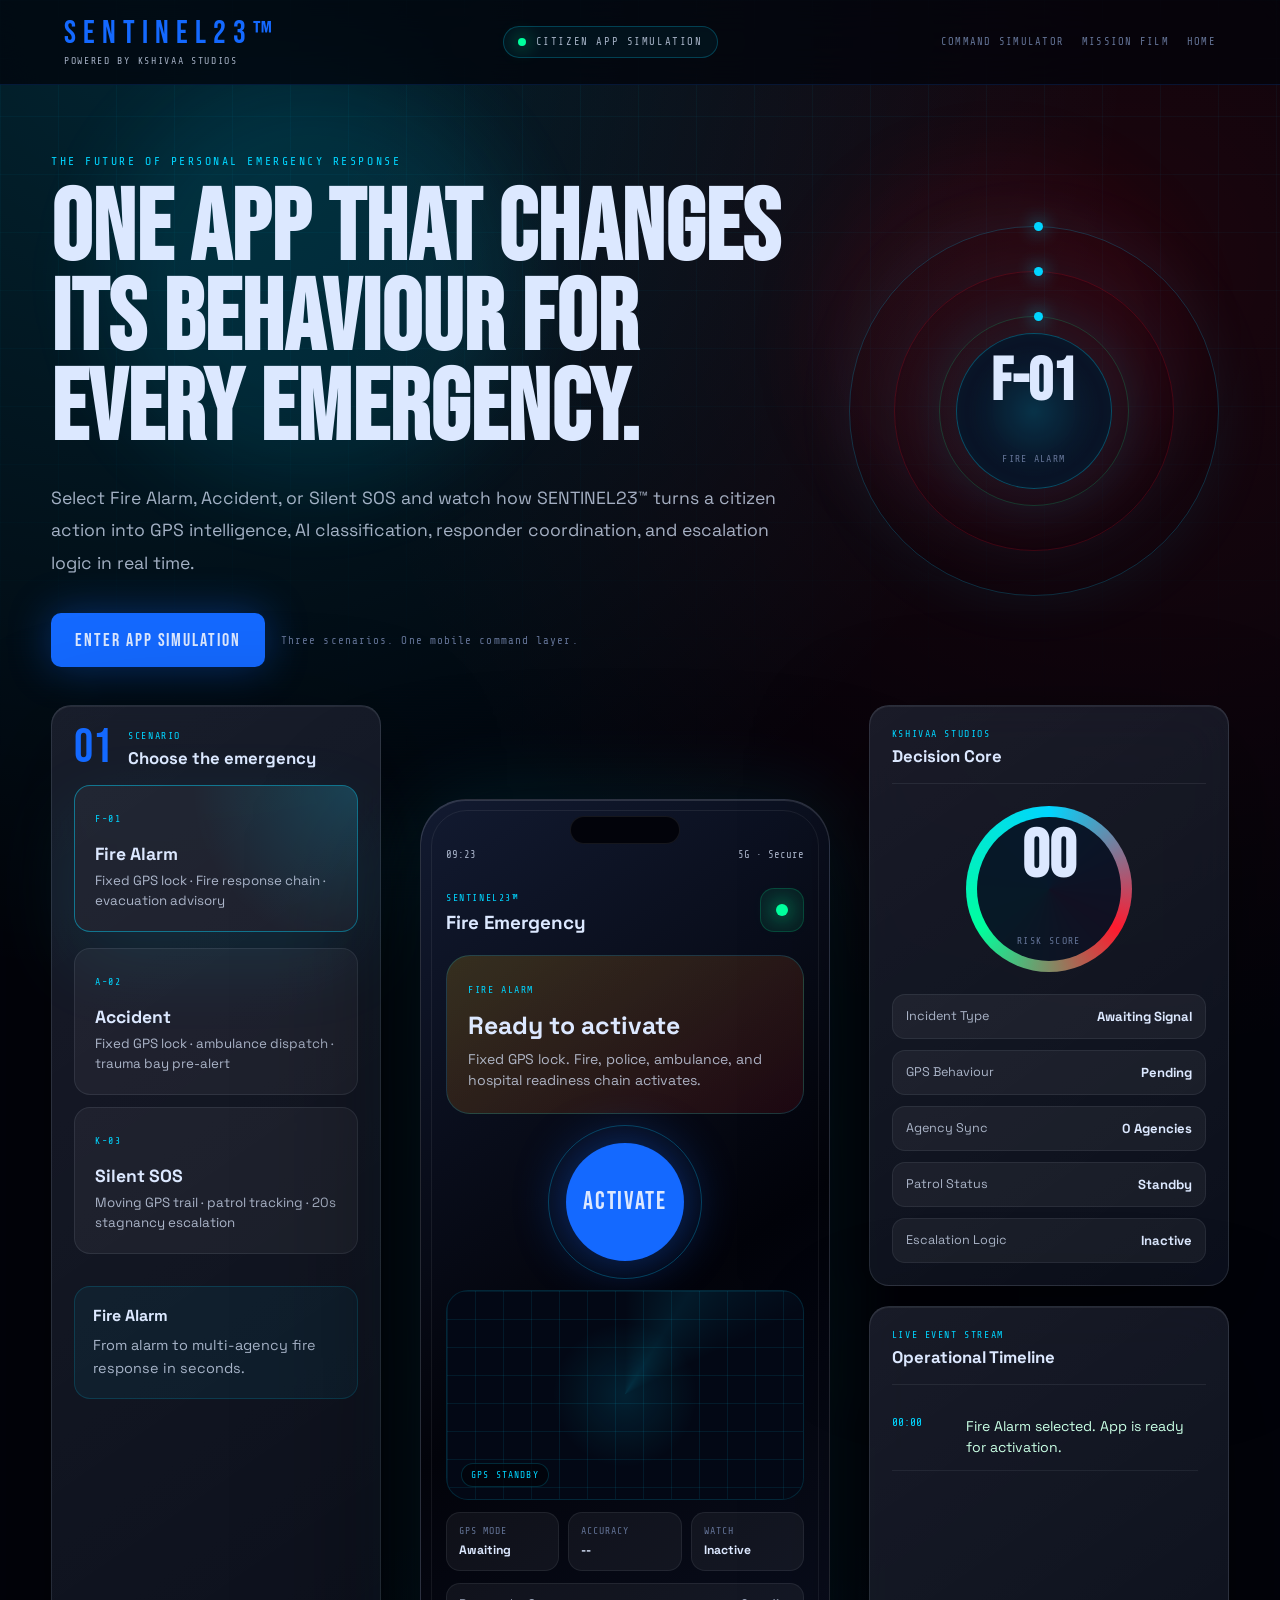
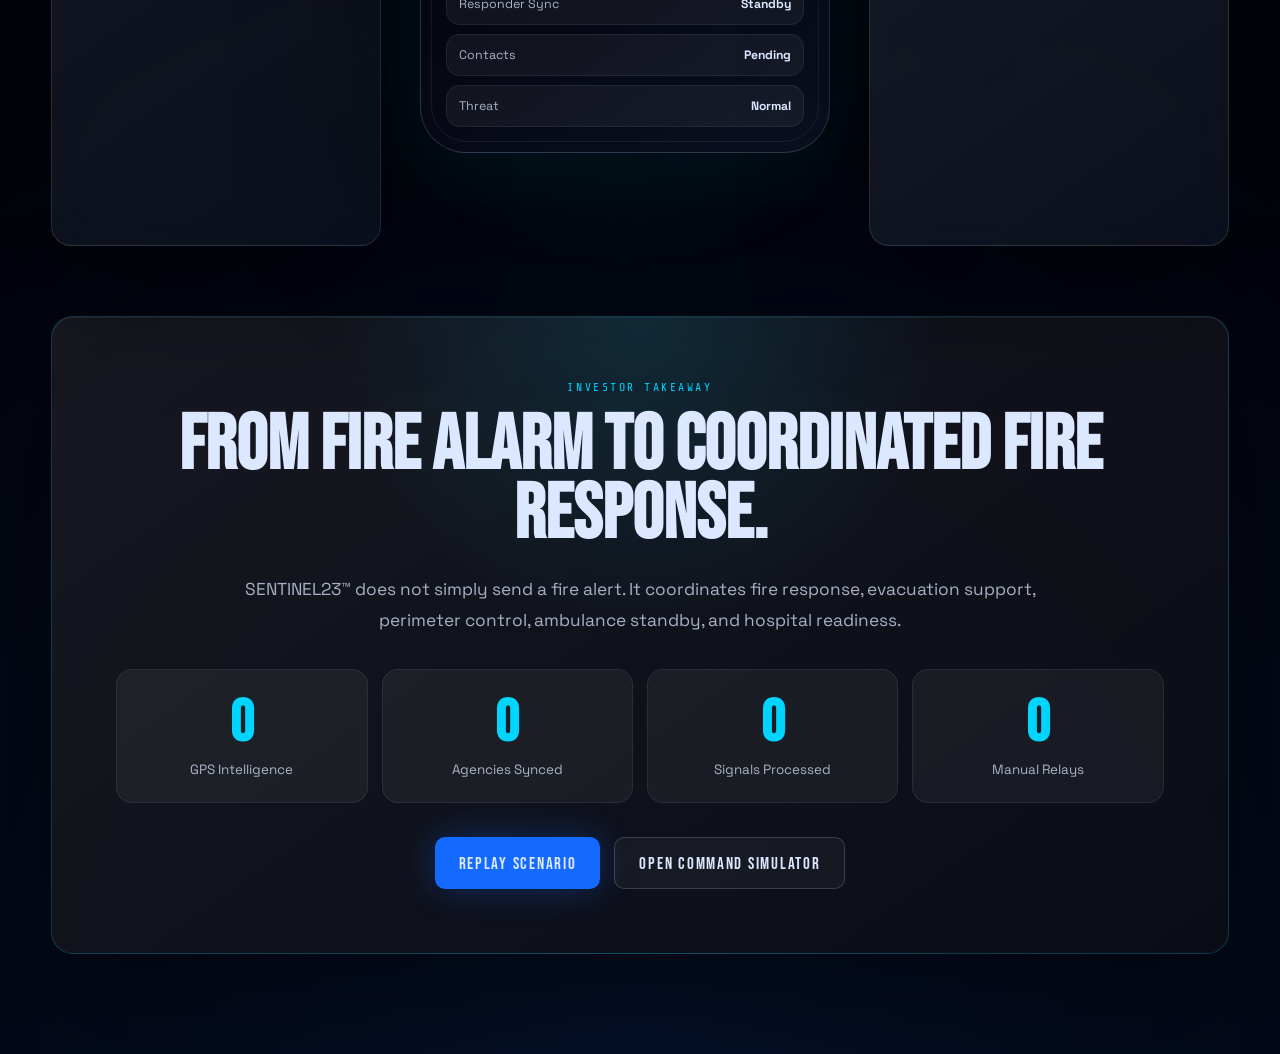
==== commit 25ddb930: "Kshivaa Update app-simulator.html" ====
--- a/app-simulator/app-simulator.html
+++ b/app-simulator/app-simulator.html
@@ -4,7 +4,7 @@
   <meta charset="UTF-8" />
   <meta name="viewport" content="width=device-width, initial-scale=1.0" />
   <title>SENTINEL23™ | Citizen App Simulator</title>
-  <meta name="description" content="Investor-grade mobile emergency app simulation for SENTINEL23™ powered by VEDAHAM AI." />
+  <meta name="description" content="Investor-grade mobile emergency app simulation for SENTINEL23™ powered by KSHIVAA STUDIOS." />
   <link rel="preconnect" href="https://fonts.googleapis.com">
   <link rel="preconnect" href="https://fonts.gstatic.com" crossorigin>
   <link href="https://fonts.googleapis.com/css2?family=Bebas+Neue&family=Space+Grotesk:wght@300;400;500;600;700&family=Share+Tech+Mono&display=swap" rel="stylesheet">
@@ -19,7 +19,7 @@
   <header class="topbar">
     <a href="../index.html" class="brand" aria-label="Return to SENTINEL23 homepage">
       <span>SENTINEL23™</span>
-      <small>POWERED BY VEDAHAM AI</small>
+      <small>POWERED BY KSHIVAA STUDIOS</small>
     </a>
     <div class="system-pill"><i></i> CITIZEN APP SIMULATION</div>
     <nav class="top-actions">
@@ -139,7 +139,7 @@
 
       <aside class="intelligence-column">
         <div class="intel-card ai-card">
-          <div class="card-title"><p>VEDAHAM AI</p><h2>Decision Core</h2></div>
+          <div class="card-title"><p>KSHIVAA STUDIOS</p><h2>Decision Core</h2></div>
           <div class="risk-orb"><strong id="riskScore">00</strong><span>Risk Score</span></div>
           <div class="intel-list">
             <div><span>Incident Type</span><strong id="incidentType">Awaiting Signal</strong></div>
